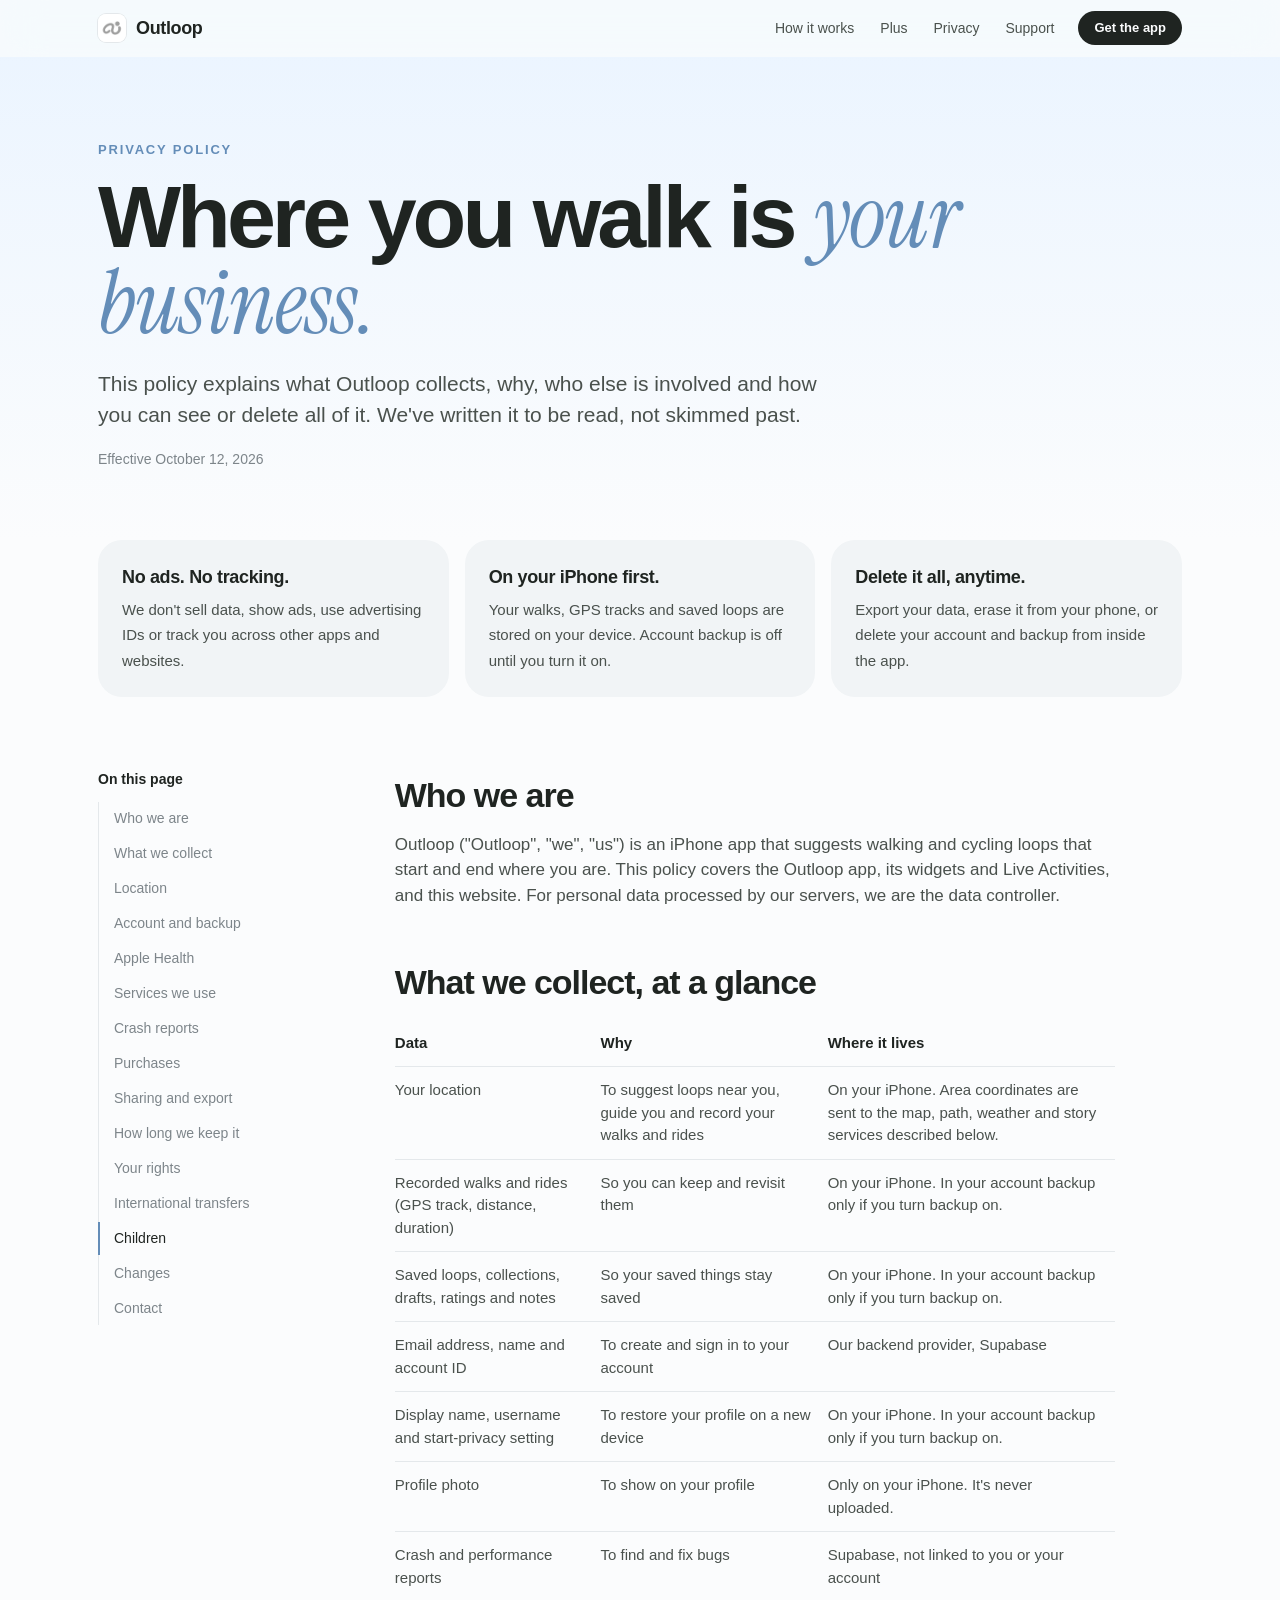
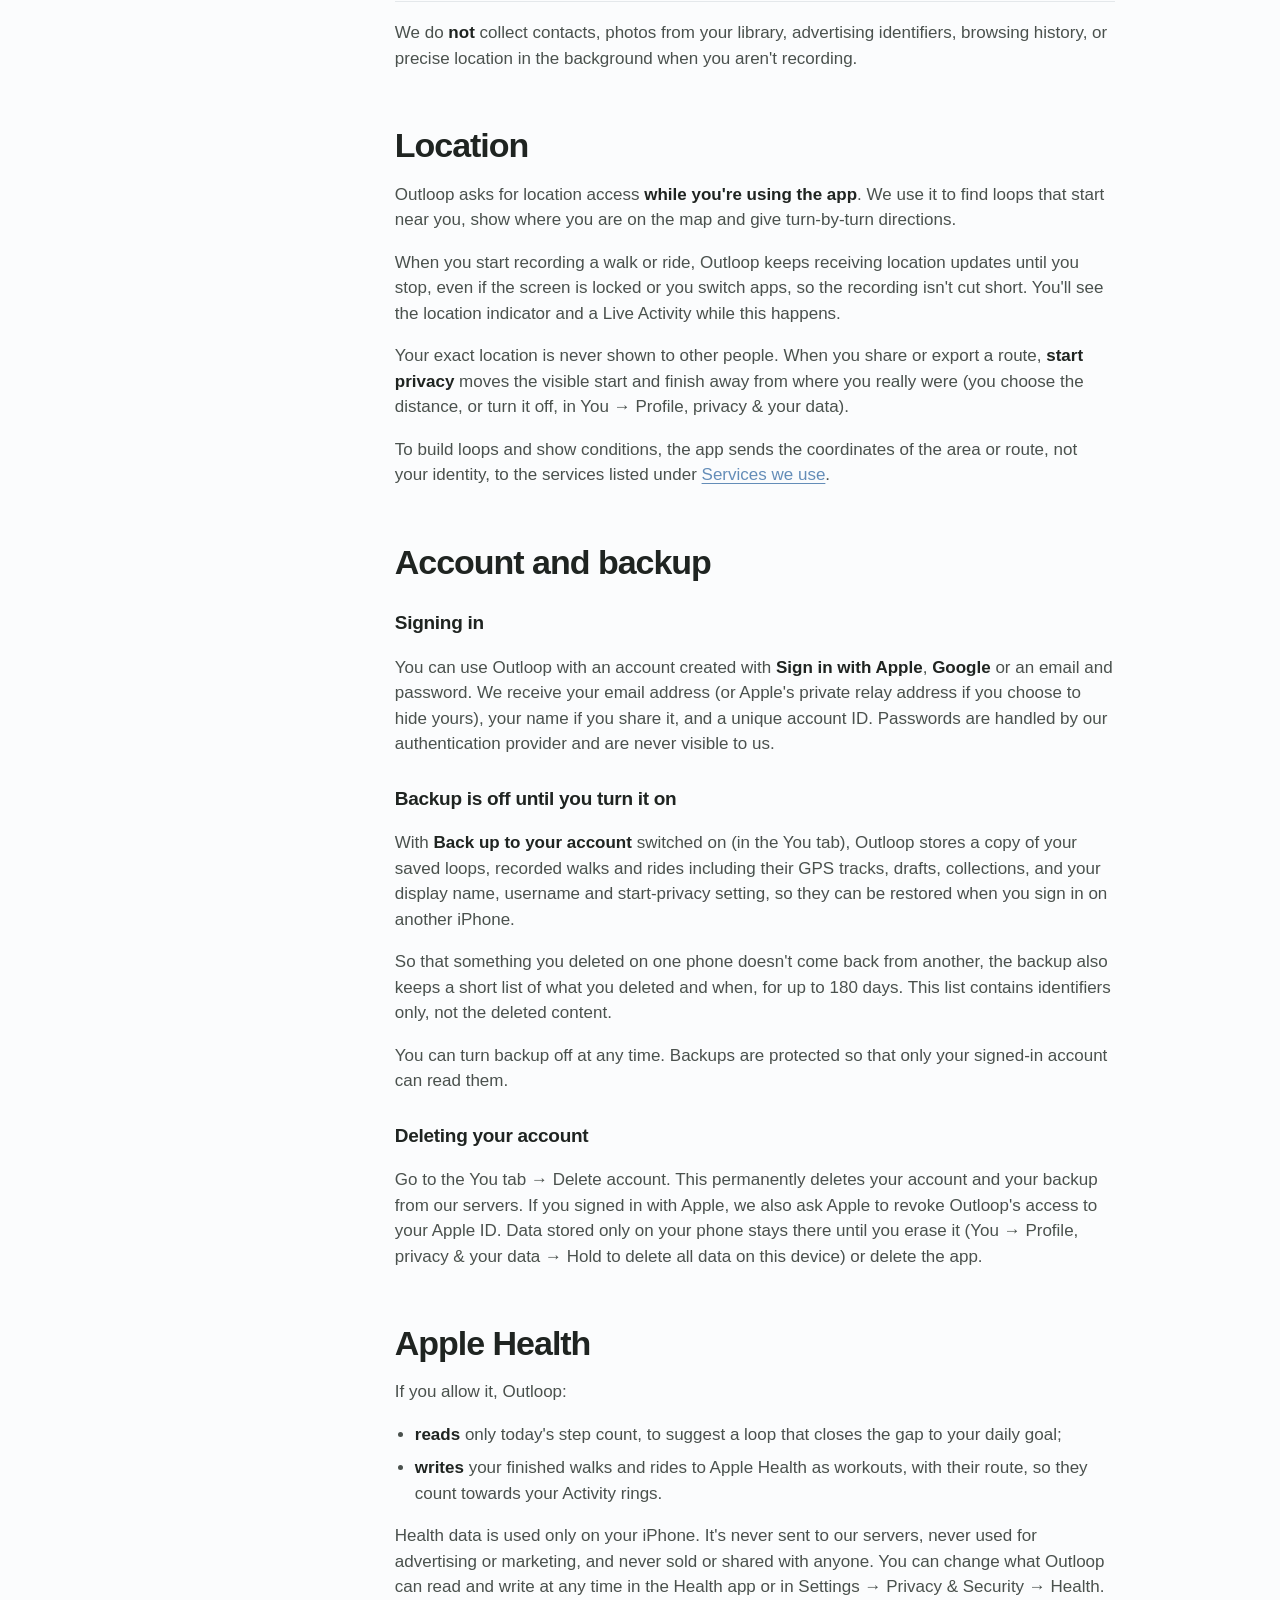
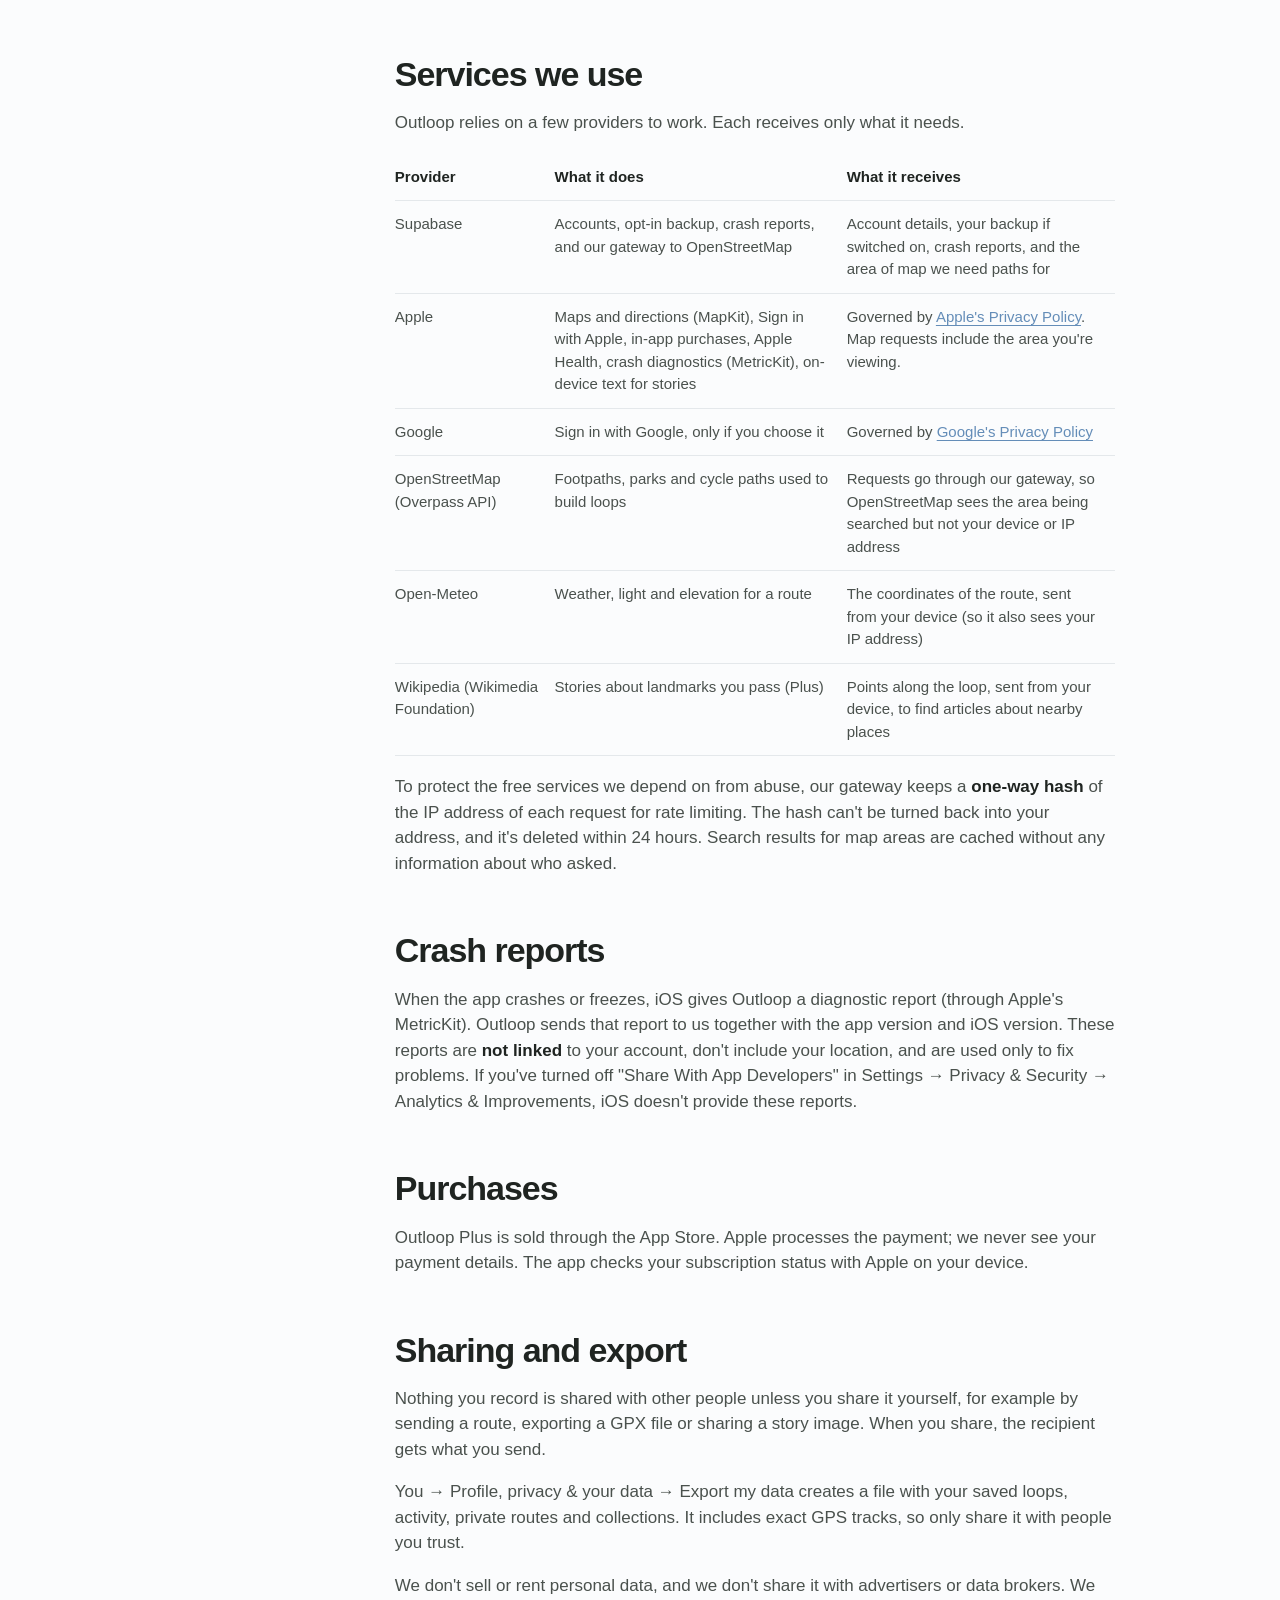
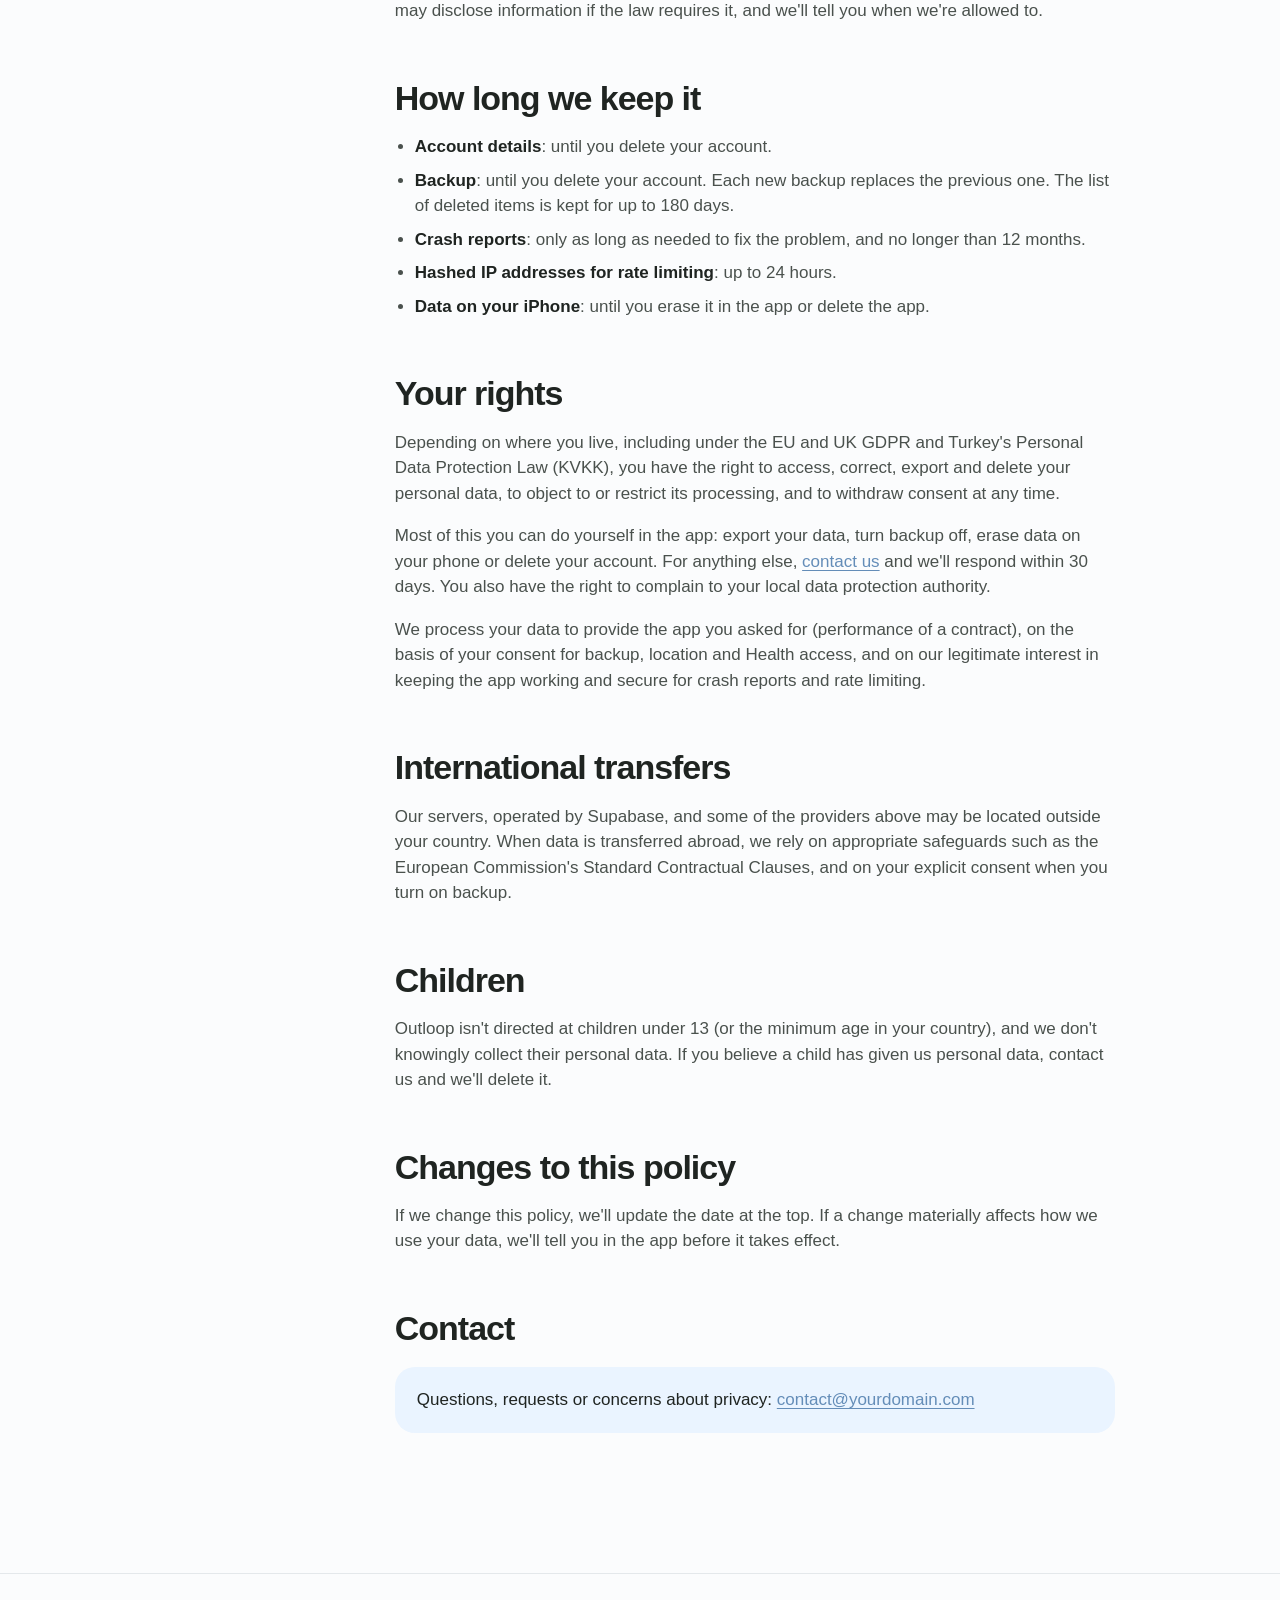
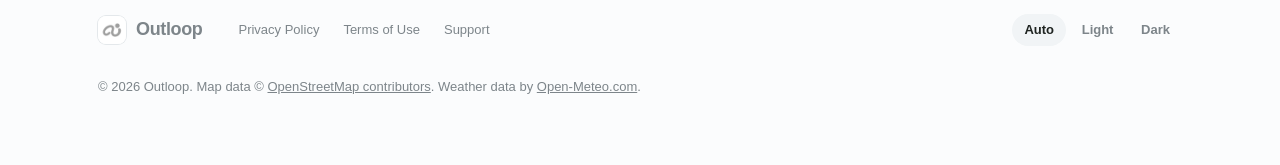
==== privacy.html @ 75bfd93a "Outloop website: landing page, privacy policy, terms and support Co-Authored-By: Claude Opus 5.5 <no" ====
<!doctype html>
<html lang="en">
<head>
  <meta charset="utf-8">
  <meta name="viewport" content="width=device-width, initial-scale=1, viewport-fit=cover">
  <title>Outloop Privacy Policy</title>
  <meta name="description" content="What Outloop collects, why, where it goes and how to delete it.">
  <meta name="theme-color" content="#fbfcfd" media="(prefers-color-scheme: light)">
  <meta name="theme-color" content="#0d1013" media="(prefers-color-scheme: dark)">
  <link rel="icon" href="assets/favicon.png">
  <link rel="apple-touch-icon" href="assets/apple-touch-icon.png">
  <link rel="preconnect" href="https://fonts.googleapis.com">
  <link rel="preconnect" href="https://fonts.gstatic.com" crossorigin>
  <link href="https://fonts.googleapis.com/css2?family=Instrument+Serif:ital@0;1&display=swap" rel="stylesheet">
  <link rel="stylesheet" href="css/site.css">
  <link rel="stylesheet" href="css/legal.css">
  <script src="js/theme.js"></script>
</head>
<body>
  <a class="skip" href="#main">Skip to content</a>
  <header class="nav">
    <div class="wrap">
      <a class="brand" href="index.html"><img src="assets/app-icon.png" alt="" width="28" height="28">Outloop</a>
      <ul class="nav-links">
        <li><a href="index.html#how">How it works</a></li>
        <li><a href="index.html#plus">Plus</a></li>
        <li><a href="privacy.html" aria-current="page">Privacy</a></li>
        <li><a href="support.html">Support</a></li>
      </ul>
      <a class="pill small" href="index.html#get">Get the app</a>
    </div>
  </header>

  <main id="main">
    <div class="doc-hero">
      <div class="wrap">
        <div class="eyebrow">Privacy Policy</div>
        <h1>Where you walk is <span class="serif">your business.</span></h1>
        <p class="lede">This policy explains what Outloop collects, why, who else is involved and how you can see or delete all of it. We've written it to be read, not skimmed past.</p>
        <p class="meta">Effective October 12, 2026</p>
      </div>
    </div>

    <div class="wrap">
      <div class="summary">
        <div><strong>No ads. No tracking.</strong><span>We don't sell data, show ads, use advertising IDs or track you across other apps and websites.</span></div>
        <div><strong>On your iPhone first.</strong><span>Your walks, GPS tracks and saved loops are stored on your device. Account backup is off until you turn it on.</span></div>
        <div><strong>Delete it all, anytime.</strong><span>Export your data, erase it from your phone, or delete your account and backup from inside the app.</span></div>
      </div>

      <div class="doc">
        <nav class="toc" aria-label="On this page">
          <p>On this page</p>
          <ol>
            <li><a href="#who">Who we are</a></li>
            <li><a href="#collect">What we collect</a></li>
            <li><a href="#location">Location</a></li>
            <li><a href="#account">Account and backup</a></li>
            <li><a href="#health">Apple Health</a></li>
            <li><a href="#services">Services we use</a></li>
            <li><a href="#diagnostics">Crash reports</a></li>
            <li><a href="#purchases">Purchases</a></li>
            <li><a href="#sharing">Sharing and export</a></li>
            <li><a href="#retention">How long we keep it</a></li>
            <li><a href="#rights">Your rights</a></li>
            <li><a href="#transfers">International transfers</a></li>
            <li><a href="#children">Children</a></li>
            <li><a href="#changes">Changes</a></li>
            <li><a href="#contact">Contact</a></li>
          </ol>
        </nav>

        <article class="prose">
          <section id="who">
            <h2>Who we are</h2>
            <p>Outloop ("Outloop", "we", "us") is an iPhone app that suggests walking and cycling loops that start and end where you are. This policy covers the Outloop app, its widgets and Live Activities, and this website. For personal data processed by our servers, we are the data controller.</p>
          </section>

          <section id="collect">
            <h2>What we collect, at a glance</h2>
            <table>
              <thead><tr><th>Data</th><th>Why</th><th>Where it lives</th></tr></thead>
              <tbody>
                <tr><td>Your location</td><td>To suggest loops near you, guide you and record your walks and rides</td><td>On your iPhone. Area coordinates are sent to the map, path, weather and story services described below.</td></tr>
                <tr><td>Recorded walks and rides (GPS track, distance, duration)</td><td>So you can keep and revisit them</td><td>On your iPhone. In your account backup only if you turn backup on.</td></tr>
                <tr><td>Saved loops, collections, drafts, ratings and notes</td><td>So your saved things stay saved</td><td>On your iPhone. In your account backup only if you turn backup on.</td></tr>
                <tr><td>Email address, name and account ID</td><td>To create and sign in to your account</td><td>Our backend provider, Supabase</td></tr>
                <tr><td>Display name, username and start-privacy setting</td><td>To restore your profile on a new device</td><td>On your iPhone. In your account backup only if you turn backup on.</td></tr>
                <tr><td>Profile photo</td><td>To show on your profile</td><td>Only on your iPhone. It's never uploaded.</td></tr>
                <tr><td>Crash and performance reports</td><td>To find and fix bugs</td><td>Supabase, not linked to you or your account</td></tr>
              </tbody>
            </table>
            <p>We do <strong>not</strong> collect contacts, photos from your library, advertising identifiers, browsing history, or precise location in the background when you aren't recording.</p>
          </section>

          <section id="location">
            <h2>Location</h2>
            <p>Outloop asks for location access <strong>while you're using the app</strong>. We use it to find loops that start near you, show where you are on the map and give turn-by-turn directions.</p>
            <p>When you start recording a walk or ride, Outloop keeps receiving location updates until you stop, even if the screen is locked or you switch apps, so the recording isn't cut short. You'll see the location indicator and a Live Activity while this happens.</p>
            <p>Your exact location is never shown to other people. When you share or export a route, <strong>start privacy</strong> moves the visible start and finish away from where you really were (you choose the distance, or turn it off, in You → Profile, privacy &amp; your data).</p>
            <p>To build loops and show conditions, the app sends the coordinates of the area or route, not your identity, to the services listed under <a href="#services">Services we use</a>.</p>
          </section>

          <section id="account">
            <h2>Account and backup</h2>
            <h3>Signing in</h3>
            <p>You can use Outloop with an account created with <strong>Sign in with Apple</strong>, <strong>Google</strong> or an email and password. We receive your email address (or Apple's private relay address if you choose to hide yours), your name if you share it, and a unique account ID. Passwords are handled by our authentication provider and are never visible to us.</p>
            <h3>Backup is off until you turn it on</h3>
            <p>With <strong>Back up to your account</strong> switched on (in the You tab), Outloop stores a copy of your saved loops, recorded walks and rides including their GPS tracks, drafts, collections, and your display name, username and start-privacy setting, so they can be restored when you sign in on another iPhone.</p>
            <p>So that something you deleted on one phone doesn't come back from another, the backup also keeps a short list of what you deleted and when, for up to 180 days. This list contains identifiers only, not the deleted content.</p>
            <p>You can turn backup off at any time. Backups are protected so that only your signed-in account can read them.</p>
            <h3>Deleting your account</h3>
            <p>Go to the You tab → Delete account. This permanently deletes your account and your backup from our servers. If you signed in with Apple, we also ask Apple to revoke Outloop's access to your Apple ID. Data stored only on your phone stays there until you erase it (You → Profile, privacy &amp; your data → Hold to delete all data on this device) or delete the app.</p>
          </section>

          <section id="health">
            <h2>Apple Health</h2>
            <p>If you allow it, Outloop:</p>
            <ul>
              <li><strong>reads</strong> only today's step count, to suggest a loop that closes the gap to your daily goal;</li>
              <li><strong>writes</strong> your finished walks and rides to Apple Health as workouts, with their route, so they count towards your Activity rings.</li>
            </ul>
            <p>Health data is used only on your iPhone. It's never sent to our servers, never used for advertising or marketing, and never sold or shared with anyone. You can change what Outloop can read and write at any time in the Health app or in Settings → Privacy &amp; Security → Health.</p>
          </section>

          <section id="services">
            <h2>Services we use</h2>
            <p>Outloop relies on a few providers to work. Each receives only what it needs.</p>
            <table>
              <thead><tr><th>Provider</th><th>What it does</th><th>What it receives</th></tr></thead>
              <tbody>
                <tr><td>Supabase</td><td>Accounts, opt-in backup, crash reports, and our gateway to OpenStreetMap</td><td>Account details, your backup if switched on, crash reports, and the area of map we need paths for</td></tr>
                <tr><td>Apple</td><td>Maps and directions (MapKit), Sign in with Apple, in-app purchases, Apple Health, crash diagnostics (MetricKit), on-device text for stories</td><td>Governed by <a href="https://www.apple.com/legal/privacy/">Apple's Privacy Policy</a>. Map requests include the area you're viewing.</td></tr>
                <tr><td>Google</td><td>Sign in with Google, only if you choose it</td><td>Governed by <a href="https://policies.google.com/privacy">Google's Privacy Policy</a></td></tr>
                <tr><td>OpenStreetMap (Overpass API)</td><td>Footpaths, parks and cycle paths used to build loops</td><td>Requests go through our gateway, so OpenStreetMap sees the area being searched but not your device or IP address</td></tr>
                <tr><td>Open-Meteo</td><td>Weather, light and elevation for a route</td><td>The coordinates of the route, sent from your device (so it also sees your IP address)</td></tr>
                <tr><td>Wikipedia (Wikimedia Foundation)</td><td>Stories about landmarks you pass (Plus)</td><td>Points along the loop, sent from your device, to find articles about nearby places</td></tr>
              </tbody>
            </table>
            <p>To protect the free services we depend on from abuse, our gateway keeps a <strong>one-way hash</strong> of the IP address of each request for rate limiting. The hash can't be turned back into your address, and it's deleted within 24 hours. Search results for map areas are cached without any information about who asked.</p>
          </section>

          <section id="diagnostics">
            <h2>Crash reports</h2>
            <p>When the app crashes or freezes, iOS gives Outloop a diagnostic report (through Apple's MetricKit). Outloop sends that report to us together with the app version and iOS version. These reports are <strong>not linked</strong> to your account, don't include your location, and are used only to fix problems. If you've turned off "Share With App Developers" in Settings → Privacy &amp; Security → Analytics &amp; Improvements, iOS doesn't provide these reports.</p>
          </section>

          <section id="purchases">
            <h2>Purchases</h2>
            <p>Outloop Plus is sold through the App Store. Apple processes the payment; we never see your payment details. The app checks your subscription status with Apple on your device.</p>
          </section>

          <section id="sharing">
            <h2>Sharing and export</h2>
            <p>Nothing you record is shared with other people unless you share it yourself, for example by sending a route, exporting a GPX file or sharing a story image. When you share, the recipient gets what you send.</p>
            <p>You → Profile, privacy &amp; your data → Export my data creates a file with your saved loops, activity, private routes and collections. It includes exact GPS tracks, so only share it with people you trust.</p>
            <p>We don't sell or rent personal data, and we don't share it with advertisers or data brokers. We may disclose information if the law requires it, and we'll tell you when we're allowed to.</p>
          </section>

          <section id="retention">
            <h2>How long we keep it</h2>
            <ul>
              <li><strong>Account details</strong>: until you delete your account.</li>
              <li><strong>Backup</strong>: until you delete your account. Each new backup replaces the previous one. The list of deleted items is kept for up to 180 days.</li>
              <li><strong>Crash reports</strong>: only as long as needed to fix the problem, and no longer than 12 months.</li>
              <li><strong>Hashed IP addresses for rate limiting</strong>: up to 24 hours.</li>
              <li><strong>Data on your iPhone</strong>: until you erase it in the app or delete the app.</li>
            </ul>
          </section>

          <section id="rights">
            <h2>Your rights</h2>
            <p>Depending on where you live, including under the EU and UK GDPR and Turkey's Personal Data Protection Law (KVKK), you have the right to access, correct, export and delete your personal data, to object to or restrict its processing, and to withdraw consent at any time.</p>
            <p>Most of this you can do yourself in the app: export your data, turn backup off, erase data on your phone or delete your account. For anything else, <a href="#contact">contact us</a> and we'll respond within 30 days. You also have the right to complain to your local data protection authority.</p>
            <p>We process your data to provide the app you asked for (performance of a contract), on the basis of your consent for backup, location and Health access, and on our legitimate interest in keeping the app working and secure for crash reports and rate limiting.</p>
          </section>

          <section id="transfers">
            <h2>International transfers</h2>
            <p>Our servers, operated by Supabase, and some of the providers above may be located outside your country. When data is transferred abroad, we rely on appropriate safeguards such as the European Commission's Standard Contractual Clauses, and on your explicit consent when you turn on backup.</p>
          </section>

          <section id="children">
            <h2>Children</h2>
            <p>Outloop isn't directed at children under 13 (or the minimum age in your country), and we don't knowingly collect their personal data. If you believe a child has given us personal data, contact us and we'll delete it.</p>
          </section>

          <section id="changes">
            <h2>Changes to this policy</h2>
            <p>If we change this policy, we'll update the date at the top. If a change materially affects how we use your data, we'll tell you in the app before it takes effect.</p>
          </section>

          <section id="contact">
            <h2>Contact</h2>
            <div class="callout"><p>Questions, requests or concerns about privacy: <a href="mailto:contact@yourdomain.com">contact@yourdomain.com</a></p></div>
          </section>
        </article>
      </div>
    </div>
  </main>

  <footer class="foot">
    <div class="wrap">
      <a class="brand" href="index.html"><img src="assets/app-icon.png" alt="" width="28" height="28">Outloop</a>
      <nav aria-label="Footer">
        <a href="privacy.html" aria-current="page">Privacy Policy</a>
        <a href="terms.html">Terms of Use</a>
        <a href="support.html">Support</a>
      </nav>
      <div class="theme" role="group" aria-label="Appearance">
        <button type="button" data-theme-choice="auto">Auto</button>
        <button type="button" data-theme-choice="light">Light</button>
        <button type="button" data-theme-choice="dark">Dark</button>
      </div>
      <p class="credit">© 2026 Outloop. Map data © <a href="https://www.openstreetmap.org/copyright">OpenStreetMap contributors</a>. Weather data by <a href="https://open-meteo.com/">Open-Meteo.com</a>.</p>
    </div>
  </footer>
  <script src="js/legal.js"></script>
</body>
</html>
---- css/site.css ----
/* Outloop — shared tokens, nav, footer and the landing page. Legal pages add legal.css. */

:root {
  --ink: #1f2421;
  --ink-soft: #4a514d;
  --muted: #7d858a;
  --paper: #fbfcfd;
  --surface: #f1f4f6;
  --sky: #eaf4ff;
  --water: #bfd9f1;
  --accent: #648db8;
  --accent-bright: #7fadde;
  --line: #e4e8eb;
  --night: #0d1013;
  --night-soft: #171b1f;
  --night-line: #262c31;
  --on-night: #f3f5f7;
  --on-night-muted: #9aa3aa;
  --nav-bg: rgba(251, 252, 253, 0.72);
  --card: #ffffff;
  --shadow: 0 30px 80px -30px rgba(31, 36, 33, 0.35);

  --sans: -apple-system, BlinkMacSystemFont, "SF Pro Display", "SF Pro Text", "Inter", "Helvetica Neue", Arial, sans-serif;
  --serif: "Instrument Serif", "New York", Georgia, serif;
  --gutter: clamp(16px, 4vw, 48px);
  --max: 1180px;
  color-scheme: light;
}

@media (prefers-color-scheme: dark) {
  :root:not([data-theme="light"]) {
    --ink: #f3f5f7;
    --ink-soft: #c3cacf;
    --muted: #8d969c;
    --paper: #0d1013;
    --surface: #171b1f;
    --sky: #121a23;
    --water: #23384d;
    --accent: #8fb6e0;
    --accent-bright: #a9caee;
    --line: #262c31;
    --nav-bg: rgba(13, 16, 19, 0.72);
    --card: #171b1f;
    --shadow: 0 30px 80px -30px rgba(0, 0, 0, 0.8);
    color-scheme: dark;
  }
}
:root[data-theme="dark"] {
  --ink: #f3f5f7;
  --ink-soft: #c3cacf;
  --muted: #8d969c;
  --paper: #0d1013;
  --surface: #171b1f;
  --sky: #121a23;
  --water: #23384d;
  --accent: #8fb6e0;
  --accent-bright: #a9caee;
  --line: #262c31;
  --nav-bg: rgba(13, 16, 19, 0.72);
  --card: #171b1f;
  --shadow: 0 30px 80px -30px rgba(0, 0, 0, 0.8);
  color-scheme: dark;
}

*, *::before, *::after { box-sizing: border-box; }
html { -webkit-text-size-adjust: 100%; scroll-behavior: smooth; }
body {
  margin: 0;
  background: var(--paper);
  color: var(--ink);
  font-family: var(--sans);
  font-size: 17px;
  line-height: 1.5;
  -webkit-font-smoothing: antialiased;
  overflow-x: hidden;
}
img { display: block; max-width: 100%; }
a { color: inherit; }
.serif { font-family: var(--serif); font-style: italic; font-weight: 400; letter-spacing: -0.01em; }
.wrap { width: 100%; max-width: var(--max); margin: 0 auto; padding: 0 var(--gutter); }
.eyebrow {
  font-size: 13px; font-weight: 600; letter-spacing: 0.14em; text-transform: uppercase; color: var(--accent);
}
.skip { position: absolute; left: -999px; top: 8px; z-index: 100; background: var(--ink); color: var(--paper); padding: 8px 14px; border-radius: 8px; }
.skip:focus { left: 8px; }
:focus-visible { outline: 2px solid var(--accent); outline-offset: 3px; border-radius: 6px; }

/* ---------- Nav ---------- */
.nav {
  position: fixed; inset: 0 0 auto 0; z-index: 50;
  background: var(--nav-bg);
  backdrop-filter: saturate(180%) blur(20px);
  -webkit-backdrop-filter: saturate(180%) blur(20px);
  border-bottom: 1px solid transparent;
  transition: border-color 0.3s;
}
.nav.scrolled { border-bottom-color: var(--line); }
.nav .wrap { display: flex; align-items: center; gap: 24px; height: 56px; }
.brand { display: flex; align-items: center; gap: 10px; text-decoration: none; font-weight: 650; font-size: 18px; letter-spacing: -0.02em; }
.brand img { width: 28px; height: 28px; border-radius: 8px; }
.nav-links { display: flex; gap: 26px; margin-left: auto; list-style: none; padding: 0; margin-top: 0; margin-bottom: 0; }
.nav-links a { text-decoration: none; font-size: 14px; color: var(--ink-soft); transition: color 0.2s; }
.nav-links a:hover { color: var(--ink); }
.pill {
  display: inline-flex; align-items: center; justify-content: center; gap: 8px;
  min-height: 44px; padding: 0 22px; border-radius: 999px;
  background: var(--ink); color: var(--paper);
  font-weight: 600; font-size: 15px; text-decoration: none; border: 0; cursor: pointer;
  transition: transform 0.25s cubic-bezier(.2,.8,.2,1), background 0.2s;
}
.pill:hover { transform: translateY(-1px) scale(1.02); }
.pill.small { min-height: 34px; padding: 0 16px; font-size: 13px; }
.pill.ghost { background: transparent; color: var(--ink); box-shadow: inset 0 0 0 1px var(--line); }
.pill svg { width: 18px; height: 18px; }
@media (max-width: 760px) { .nav-links { display: none; } .nav .pill { margin-left: auto; } }

/* ---------- Hero ---------- */
.hero { position: relative; padding-top: 128px; text-align: center; background: linear-gradient(180deg, var(--sky) 0%, var(--paper) 62%); }
.hero h1 {
  margin: 18px auto 0; max-width: 14ch;
  font-size: clamp(48px, 9vw, 120px); line-height: 0.95; letter-spacing: -0.045em; font-weight: 700;
}
.hero h1 .serif { font-weight: 400; color: var(--accent); }
.hero .lede { margin: 28px auto 0; max-width: 34em; font-size: clamp(18px, 2vw, 22px); color: var(--ink-soft); }
.hero .ctas { margin-top: 34px; display: flex; gap: 12px; justify-content: center; flex-wrap: wrap; }
.word { display: inline-block; overflow: hidden; vertical-align: top; padding-bottom: 0.08em; margin-bottom: -0.08em; }
.word > span { display: inline-block; will-change: transform; }

.hero-stage { position: relative; margin: 72px auto 0; height: 160vh; }
.hero-frame {
  position: sticky; top: 72px;
  width: min(1100px, calc(100% - 2 * var(--gutter))); margin: 0 auto;
  aspect-ratio: 3 / 2; max-height: calc(100vh - 100px);
  border-radius: 36px; overflow: hidden; background: #e9eef2;
  box-shadow: var(--shadow);
  will-change: transform;
}
.hero-frame img { width: 100%; height: 100%; object-fit: cover; }
.tag {
  position: absolute; display: flex; align-items: center; gap: 8px;
  padding: 9px 14px 9px 10px; border-radius: 999px;
  background: rgba(255, 255, 255, 0.86); color: #1f2421;
  backdrop-filter: blur(12px); -webkit-backdrop-filter: blur(12px);
  font-size: clamp(11px, 1.3vw, 14px); font-weight: 600; white-space: nowrap;
  box-shadow: 0 10px 30px -12px rgba(31, 36, 33, 0.45);
}
.tag i { width: 22px; height: 22px; border-radius: 50%; background: #648db8; display: grid; place-items: center; font-style: normal; color: #fff; font-size: 11px; }
.tag small { color: #7d858a; font-weight: 500; }
.tag.t1 { left: 34%; top: 9%; }
.tag.t2 { right: 4%; top: 25%; }
.tag.t3 { left: 3%; top: 54%; }
.tag.t4 { left: 50%; bottom: 13%; transform: translateX(-50%); }
@media (max-width: 640px) {
  .hero-frame { border-radius: 22px; aspect-ratio: 4 / 5; }
  .hero-frame img { object-position: 45% 50%; }
  .tag.t1 { left: 8%; top: 8%; } .tag.t2 { right: 4%; top: 30%; } .tag.t3 { left: 4%; top: 62%; }
}

/* ---------- Statement (words fill as you scroll) ---------- */
.statement { padding: clamp(120px, 18vw, 220px) 0; }
.statement p {
  margin: 0; max-width: 20ch;
  font-size: clamp(36px, 6.2vw, 84px); line-height: 1.04; letter-spacing: -0.035em; font-weight: 700;
}
.js .statement .fill-word { opacity: 0.16; }

/* ---------- Moods (pinned) ---------- */
.moods { position: relative; background: var(--night); color: var(--on-night); }
.moods-pin { height: 100vh; display: grid; grid-template-columns: 1fr 1fr; align-items: center; gap: var(--gutter); max-width: var(--max); margin: 0 auto; padding: 0 var(--gutter); }
.moods h2 { margin: 14px 0 0; font-size: clamp(40px, 6vw, 80px); line-height: 1; letter-spacing: -0.04em; font-weight: 700; }
.mood-word { display: block; position: relative; height: 1.15em; overflow: hidden; color: var(--accent-bright); }
.mood-word span { position: absolute; left: 0; top: 0; white-space: nowrap; line-height: 1.15; }
.js .mood-word span + span { opacity: 0; }
.moods .copy p { color: var(--on-night-muted); max-width: 28em; font-size: 19px; margin-top: 26px; }
.mood-stack { position: relative; aspect-ratio: 4 / 5; max-height: 76vh; justify-self: center; width: 100%; max-width: 520px; border-radius: 32px; overflow: hidden; background: var(--night-soft); }
.mood-stack img { position: absolute; inset: 0; width: 100%; height: 100%; object-fit: cover; }
.mood-meta {
  position: absolute; left: 18px; right: 18px; bottom: 18px; display: flex; justify-content: space-between; align-items: center;
  padding: 14px 18px; border-radius: 20px; background: rgba(13, 16, 19, 0.55); backdrop-filter: blur(14px); -webkit-backdrop-filter: blur(14px);
  font-size: 14px; font-weight: 600;
}
.mood-meta .dots { display: flex; gap: 6px; }
.mood-meta .dots b { width: 6px; height: 6px; border-radius: 50%; background: rgba(255,255,255,.35); transition: background .3s, width .3s; }
.mood-meta .dots b.on { background: #fff; width: 18px; border-radius: 3px; }
@media (max-width: 860px) {
  .moods-pin { grid-template-columns: 1fr; align-content: center; gap: 28px; text-align: left; }
  .moods .copy p { display: none; }
  .mood-stack { max-height: 54vh; aspect-ratio: 4 / 4.4; }
}
.no-pin .moods-pin { height: auto; padding-top: 100px; padding-bottom: 100px; }

/* ---------- Phone tour (pinned) ---------- */
.tour { position: relative; }
.tour-pin { height: 100vh; display: grid; grid-template-columns: 1fr auto 1fr; align-items: center; gap: clamp(24px, 5vw, 80px); max-width: var(--max); margin: 0 auto; padding: 0 var(--gutter); }
.tour-steps { position: relative; height: 260px; }
.tour-step { position: absolute; inset: 0; display: flex; flex-direction: column; justify-content: center; }
.js .tour-step + .tour-step { opacity: 0; }
.tour-step .num { font-family: var(--serif); font-style: italic; font-size: 26px; color: var(--accent); }
.tour-step h3 { margin: 6px 0 12px; font-size: clamp(30px, 3.4vw, 46px); line-height: 1.02; letter-spacing: -0.035em; }
.tour-step p { margin: 0; color: var(--ink-soft); max-width: 22em; }
.phone {
  position: relative; width: min(330px, 72vw); aspect-ratio: 700 / 1518;
  border-radius: 54px; padding: 11px; background: #111;
  box-shadow: 0 0 0 2px #2b2f33, 0 50px 100px -30px rgba(31, 36, 33, 0.55);
}
.phone .screen { position: relative; width: 100%; height: 100%; border-radius: 44px; overflow: hidden; background: #fff; }
.phone .screen img { position: absolute; inset: 0; width: 100%; height: 100%; object-fit: cover; }
.js .phone .screen img + img { opacity: 0; }
.tour-progress { display: flex; flex-direction: column; gap: 14px; justify-self: end; }
.tour-progress button {
  all: unset; cursor: pointer; display: flex; align-items: center; gap: 12px; min-height: 44px;
  font-size: 15px; font-weight: 600; color: var(--muted); transition: color .3s;
}
.tour-progress button::before { content: ""; width: 28px; height: 2px; background: currentColor; border-radius: 2px; transition: width .3s; }
.tour-progress button.on { color: var(--ink); }
.tour-progress button.on::before { width: 48px; background: var(--accent); }
@media (max-width: 960px) {
  .tour-pin { grid-template-columns: 1fr; justify-items: center; align-content: center; gap: 24px; text-align: center; }
  .tour-progress { display: none; }
  .tour-steps { order: 2; height: 150px; width: 100%; }
  .tour-step { align-items: center; }
  .tour-step h3 { font-size: 28px; margin-bottom: 6px; } .tour-step p { font-size: 15px; }
  .phone { width: min(250px, 58vw); border-radius: 42px; padding: 8px; }
  .phone .screen { border-radius: 35px; }
}
@media (max-width: 960px) and (max-height: 700px) { .phone { width: min(200px, 50vw); } }
.no-pin .tour-pin { height: auto; padding-top: 100px; padding-bottom: 100px; }

/* ---------- Plus features (horizontal) ---------- */
.plus { position: relative; background: var(--surface); overflow: hidden; }
.plus-head { padding-top: clamp(100px, 12vw, 160px); }
.plus-head h2 { margin: 14px 0 0; font-size: clamp(40px, 6vw, 80px); line-height: 1; letter-spacing: -0.04em; max-width: 13ch; }
.plus-head p { color: var(--ink-soft); max-width: 32em; font-size: 19px; }
.rail-pin { height: 100vh; display: flex; align-items: center; }
.rail { display: flex; gap: 20px; padding: 0 var(--gutter); padding-left: max(var(--gutter), calc((100vw - var(--max)) / 2 + var(--gutter))); will-change: transform; }
.card {
  position: relative; flex: 0 0 auto; width: clamp(270px, 30vw, 380px); height: min(560px, 70vh);
  border-radius: 30px; background: var(--card); overflow: hidden;
  display: flex; flex-direction: column; justify-content: flex-end; padding: 28px;
  box-shadow: 0 1px 0 var(--line);
  contain: paint; isolation: isolate;
}
.card h3 { margin: 0 0 8px; font-size: 26px; line-height: 1.08; letter-spacing: -0.03em; }
.card p { margin: 0; color: var(--ink-soft); font-size: 16px; }
.card .glyph { position: absolute; top: 28px; left: 28px; width: 52px; height: 52px; border-radius: 16px; background: var(--sky); color: var(--accent); display: grid; place-items: center; }
.card .glyph svg { width: 26px; height: 26px; }
.card.photo { color: #fff; }
.card.photo img { position: absolute; inset: 0; width: 100%; height: 100%; object-fit: cover; }
.card.photo::after { content: ""; position: absolute; inset: 0; background: linear-gradient(180deg, rgba(0,0,0,0) 38%, rgba(0,0,0,.72) 100%); }
.card.photo h3, .card.photo p { position: relative; z-index: 1; }
.card.photo p { color: rgba(255,255,255,.82); }
.card .art { position: absolute; top: 96px; left: 28px; right: 28px; height: 46%; }
.card .art svg { width: 100%; height: 100%; overflow: visible; }
.no-pin .rail-pin { height: auto; padding: 60px 0 100px; }
.no-pin .rail { overflow-x: auto; scroll-snap-type: x mandatory; padding-bottom: 12px; }
.no-pin .card { scroll-snap-align: start; }

/* ---------- Free vs Plus ---------- */
.compare { padding: clamp(100px, 12vw, 160px) 0; }
.compare h2 { margin: 14px 0 48px; font-size: clamp(36px, 5vw, 64px); letter-spacing: -0.04em; line-height: 1.02; }
.plans { display: grid; grid-template-columns: 1fr 1fr; gap: 20px; }
.plan { border-radius: 30px; padding: 34px; background: var(--surface); }
.plan.plus-plan { background: var(--ink); color: var(--paper); position: relative; overflow: hidden; }
.plan.plus-plan::before { content: ""; position: absolute; width: 380px; height: 380px; right: -140px; top: -160px; border-radius: 50%; border: 22px solid var(--accent); opacity: .5; }
.plan h3 { margin: 0; font-size: 30px; letter-spacing: -0.03em; }
.plan .price { margin: 6px 0 24px; color: var(--muted); font-size: 15px; }
.plan.plus-plan .price { color: color-mix(in srgb, var(--paper) 60%, transparent); }
.plan ul { list-style: none; padding: 0; margin: 0; display: grid; gap: 14px; position: relative; }
.plan li { display: flex; gap: 12px; align-items: flex-start; }
.plan li svg { flex: 0 0 20px; width: 20px; height: 20px; margin-top: 2px; color: var(--accent); }
.plan.plus-plan li svg { color: var(--accent-bright); }
.fine { margin-top: 20px; color: var(--muted); font-size: 13px; }
@media (max-width: 760px) { .plans { grid-template-columns: 1fr; } }

/* ---------- Privacy ---------- */
.privacy { background: var(--night); color: var(--on-night); padding: clamp(100px, 13vw, 180px) 0; overflow: hidden; }
.privacy-head { display: grid; grid-template-columns: 1.1fr 1fr; gap: var(--gutter); align-items: end; }
.privacy h2 { margin: 14px 0 0; font-size: clamp(44px, 7vw, 96px); line-height: 0.96; letter-spacing: -0.045em; }
.privacy h2 .serif { color: var(--accent-bright); }
.privacy-head p { color: var(--on-night-muted); font-size: 19px; margin: 0; }
.vault { margin: 64px 0 0; display: grid; grid-template-columns: repeat(4, 1fr); gap: 16px; }
.vault div { border-radius: 26px; padding: 26px; background: var(--night-soft); border: 1px solid var(--night-line); }
.vault svg { width: 30px; height: 30px; color: var(--accent-bright); }
.vault h3 { margin: 18px 0 8px; font-size: 20px; letter-spacing: -0.02em; }
.vault p { margin: 0; color: var(--on-night-muted); font-size: 15px; }
.privacy .pill { background: var(--on-night); color: var(--night); margin-top: 40px; }
.privacy .pill.ghost { background: transparent; color: var(--on-night); box-shadow: inset 0 0 0 1px var(--night-line); }
.privacy .links { display: flex; gap: 12px; flex-wrap: wrap; }
.blur-pin { position: relative; height: 220px; margin-top: 64px; border-radius: 30px; overflow: hidden; border: 1px solid var(--night-line); }
.blur-pin img { width: 100%; height: 100%; object-fit: cover; filter: grayscale(.4) brightness(.6); }
.blur-pin .zone {
  position: absolute; left: 50%; top: 50%; width: 170px; height: 170px; margin: -85px 0 0 -85px; border-radius: 50%;
  backdrop-filter: blur(14px); -webkit-backdrop-filter: blur(14px); background: rgba(127, 173, 222, .18); border: 1.5px dashed rgba(169, 202, 238, .9);
  display: grid; place-items: center; font-size: 13px; font-weight: 600; text-align: center; color: #fff; padding: 20px;
}
@media (max-width: 960px) { .vault { grid-template-columns: 1fr 1fr; } .privacy-head { grid-template-columns: 1fr; } }
@media (max-width: 560px) { .vault { grid-template-columns: 1fr; } }

/* ---------- Closing loop ---------- */
.finale { position: relative; text-align: center; padding: clamp(110px, 14vw, 200px) 0 clamp(90px, 10vw, 140px); overflow: hidden; }
.finale-loop { width: min(760px, 100%); margin: 0 auto; display: block; overflow: visible; }
.finale-loop .track { fill: none; stroke: var(--line); stroke-width: 6; stroke-linecap: round; }
.finale-loop .draw { fill: none; stroke: var(--accent); stroke-width: 6; stroke-linecap: round; }
.finale-loop .stop { fill: var(--paper); stroke: var(--accent); stroke-width: 4; }
.finale-loop .home { fill: var(--ink); }
.finale-loop .walker { fill: var(--accent); }
.finale-loop text { fill: var(--muted); font: 600 15px var(--sans); }
.finale h2 { margin: 30px auto 0; font-size: clamp(44px, 7vw, 96px); line-height: .98; letter-spacing: -0.045em; max-width: 12ch; }
.finale p { color: var(--ink-soft); font-size: 19px; max-width: 30em; margin: 22px auto 0; }
.finale .ctas { margin-top: 34px; display: flex; gap: 12px; justify-content: center; flex-wrap: wrap; }

/* ---------- Footer ---------- */
.foot { border-top: 1px solid var(--line); padding: 40px 0 56px; font-size: 13px; color: var(--muted); }
.foot .wrap { display: flex; flex-wrap: wrap; gap: 18px 36px; align-items: center; }
.foot nav { display: flex; flex-wrap: wrap; gap: 6px 24px; }
.foot nav a { text-decoration: none; min-height: 32px; display: inline-flex; align-items: center; }
.foot nav a:hover { color: var(--ink); }
.foot .credit { width: 100%; }
.foot .theme { margin-left: auto; }
.theme button { all: unset; cursor: pointer; min-height: 32px; padding: 0 12px; border-radius: 999px; font-weight: 600; color: var(--muted); }
.theme button[aria-pressed="true"] { background: var(--surface); color: var(--ink); }

@media (prefers-reduced-motion: reduce) {
  html { scroll-behavior: auto; }
  .hero-stage { height: auto; }
  .hero-frame { position: relative; top: 0; }
}
.sr-only { position: absolute; width: 1px; height: 1px; padding: 0; margin: -1px; overflow: hidden; clip: rect(0 0 0 0); white-space: nowrap; border: 0; }

/* Reduced motion or no GSAP: every step is shown, stacked. */
.no-pin .tour-steps { height: auto; display: grid; gap: 28px; }
.no-pin .tour-step { position: relative; opacity: 1 !important; transform: none !important; }
.no-pin .fill-word { opacity: 1 !important; }
/* Without motion the art shows its finished state; a partly filled ring reads as progress. */
.art-ring { stroke-dasharray: 362 440; }
.brand img { box-shadow: 0 0 0 1px var(--line); }
---- css/legal.css ----
/* Privacy, terms and support pages. */

.doc-hero { padding: 140px 0 56px; background: linear-gradient(180deg, var(--sky) 0%, var(--paper) 100%); }
.doc-hero h1 { margin: 14px 0 0; font-size: clamp(44px, 7vw, 88px); line-height: 0.98; letter-spacing: -0.045em; }
.doc-hero h1 .serif { color: var(--accent); }
.doc-hero .lede { margin: 22px 0 0; max-width: 36em; font-size: clamp(18px, 2vw, 21px); color: var(--ink-soft); }
.doc-hero .meta { margin-top: 18px; font-size: 14px; color: var(--muted); }

.summary { display: grid; grid-template-columns: repeat(3, 1fr); gap: 16px; margin: 0 0 72px; }
.summary div { padding: 24px; border-radius: 24px; background: var(--surface); }
.summary strong { display: block; font-size: 18px; letter-spacing: -0.02em; margin-bottom: 6px; }
.summary span { color: var(--ink-soft); font-size: 15px; }
@media (max-width: 860px) { .summary { grid-template-columns: 1fr; } }

.doc { display: grid; grid-template-columns: 220px minmax(0, 1fr); gap: clamp(32px, 6vw, 88px); padding-bottom: 120px; }
.toc { position: sticky; top: 88px; align-self: start; font-size: 14px; }
.toc p { margin: 0 0 12px; font-weight: 600; color: var(--ink); }
.toc ol { list-style: none; margin: 0; padding: 0; display: grid; gap: 2px; border-left: 1px solid var(--line); }
.toc a { display: block; padding: 6px 0 6px 14px; margin-left: -1px; border-left: 2px solid transparent; text-decoration: none; color: var(--muted); }
.toc a:hover { color: var(--ink); }
.toc a.on { color: var(--ink); border-left-color: var(--accent); }
@media (max-width: 900px) { .doc { grid-template-columns: 1fr; } .toc { display: none; } }

.prose { max-width: 720px; }
.prose section { scroll-margin-top: 80px; padding-top: 8px; }
.prose section + section { margin-top: 48px; }
.prose h2 { font-size: clamp(26px, 3vw, 34px); letter-spacing: -0.03em; line-height: 1.1; margin: 0 0 16px; }
.prose h3 { font-size: 19px; letter-spacing: -0.015em; margin: 28px 0 8px; }
.prose p, .prose li { color: var(--ink-soft); }
.prose strong { color: var(--ink); }
.prose ul { padding-left: 20px; }
.prose li + li { margin-top: 8px; }
.prose a { color: var(--accent); text-underline-offset: 3px; }
.prose table { width: 100%; border-collapse: collapse; margin: 18px 0; font-size: 15px; display: block; overflow-x: auto; }
.prose th, .prose td { text-align: left; vertical-align: top; padding: 12px 14px 12px 0; border-bottom: 1px solid var(--line); }
.prose th { color: var(--ink); font-weight: 600; white-space: nowrap; }
.prose td { color: var(--ink-soft); min-width: 140px; }
.callout { margin: 20px 0; padding: 20px 22px; border-radius: 20px; background: var(--sky); color: var(--ink); }
.callout p { margin: 0; color: var(--ink); }

/* Support */
.faq { max-width: 820px; }
.faq details { border-bottom: 1px solid var(--line); }
.faq summary {
  list-style: none; cursor: pointer; display: flex; justify-content: space-between; align-items: center; gap: 20px;
  min-height: 64px; padding: 14px 0; font-size: 19px; font-weight: 600; letter-spacing: -0.015em;
}
.faq summary::-webkit-details-marker { display: none; }
.faq summary::after { content: "+"; font-size: 26px; font-weight: 300; color: var(--accent); transition: transform 0.3s; }
.faq details[open] summary::after { transform: rotate(45deg); }
.faq details p { margin: 0 0 22px; color: var(--ink-soft); max-width: 40em; }
.contact { margin: 64px 0 120px; padding: clamp(28px, 5vw, 56px); border-radius: 32px; background: var(--ink); color: var(--paper); display: flex; flex-wrap: wrap; gap: 24px; align-items: center; justify-content: space-between; }
.contact h2 { margin: 0; font-size: clamp(28px, 4vw, 44px); letter-spacing: -0.035em; line-height: 1.05; }
.contact p { margin: 8px 0 0; color: color-mix(in srgb, var(--paper) 65%, transparent); }
.contact .pill { background: var(--paper); color: var(--ink); }
.section-title { font-size: clamp(30px, 4vw, 44px); letter-spacing: -0.035em; margin: 0 0 12px; }
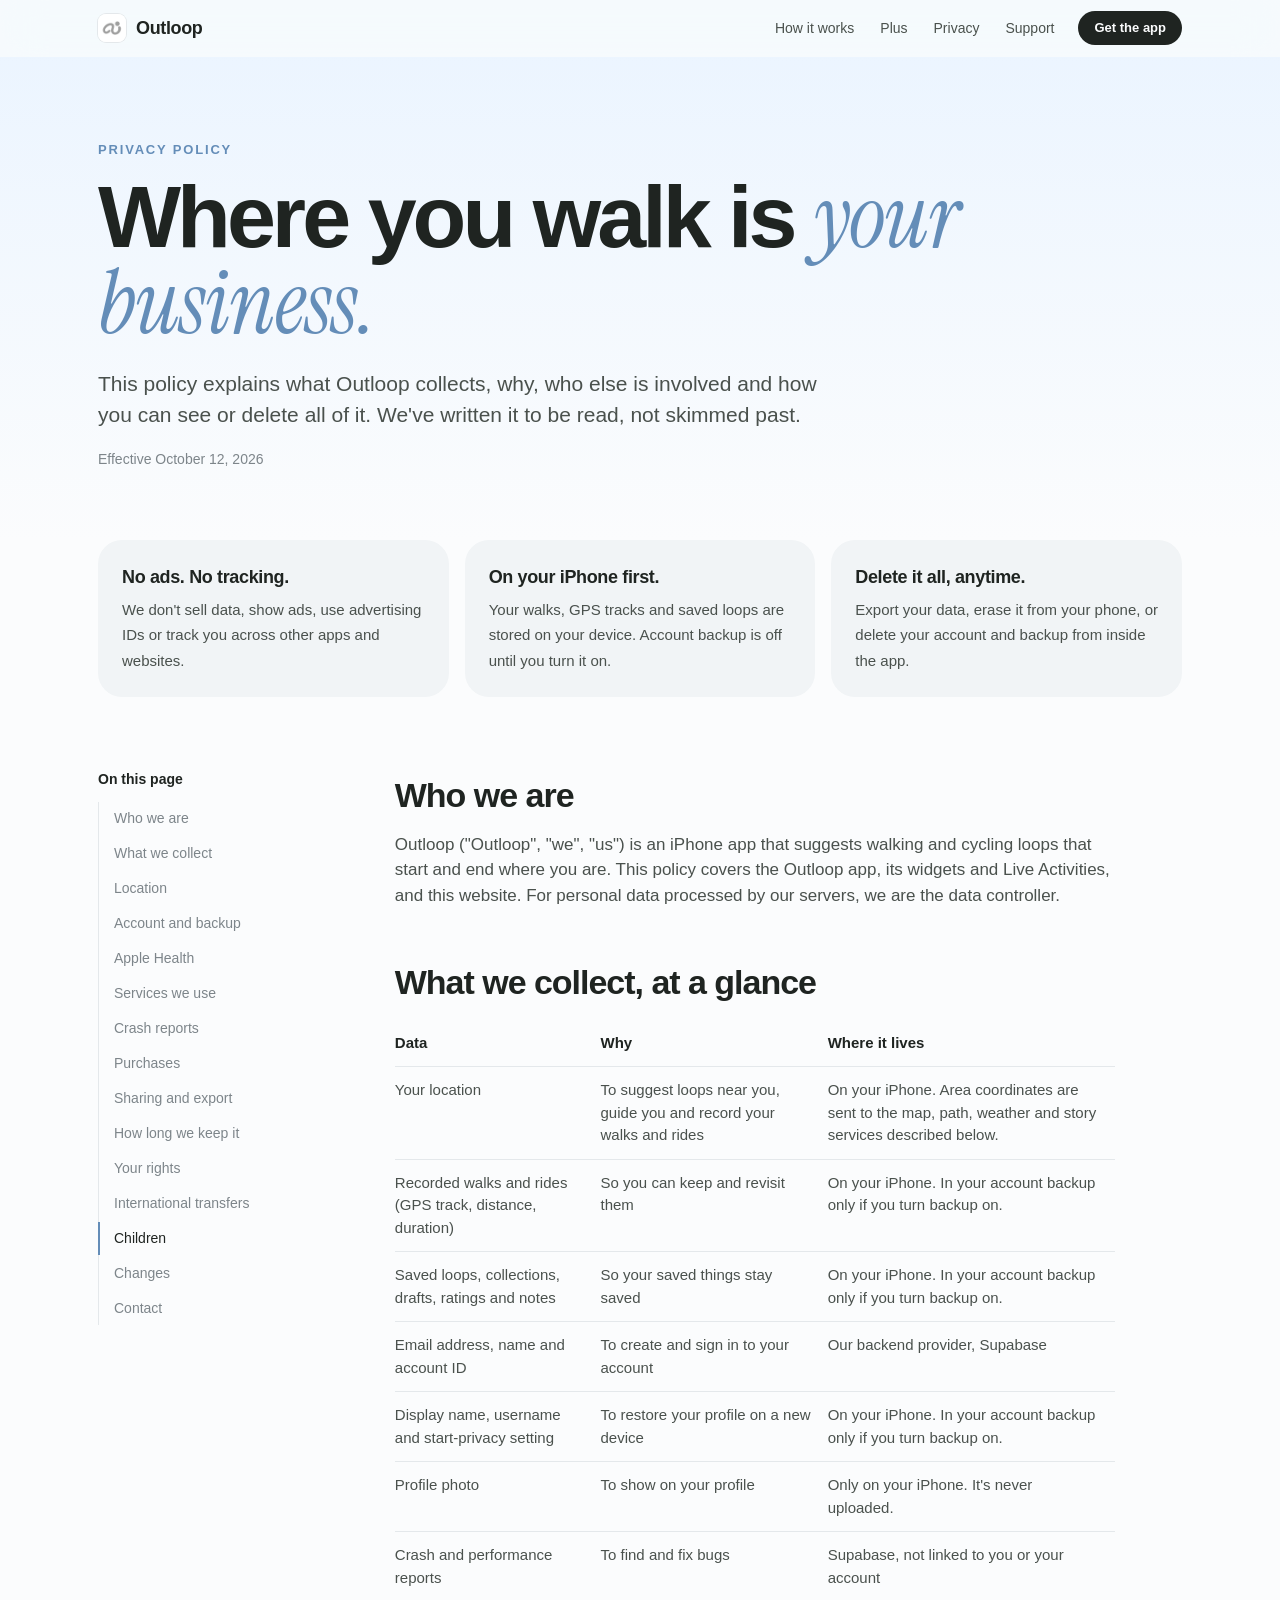
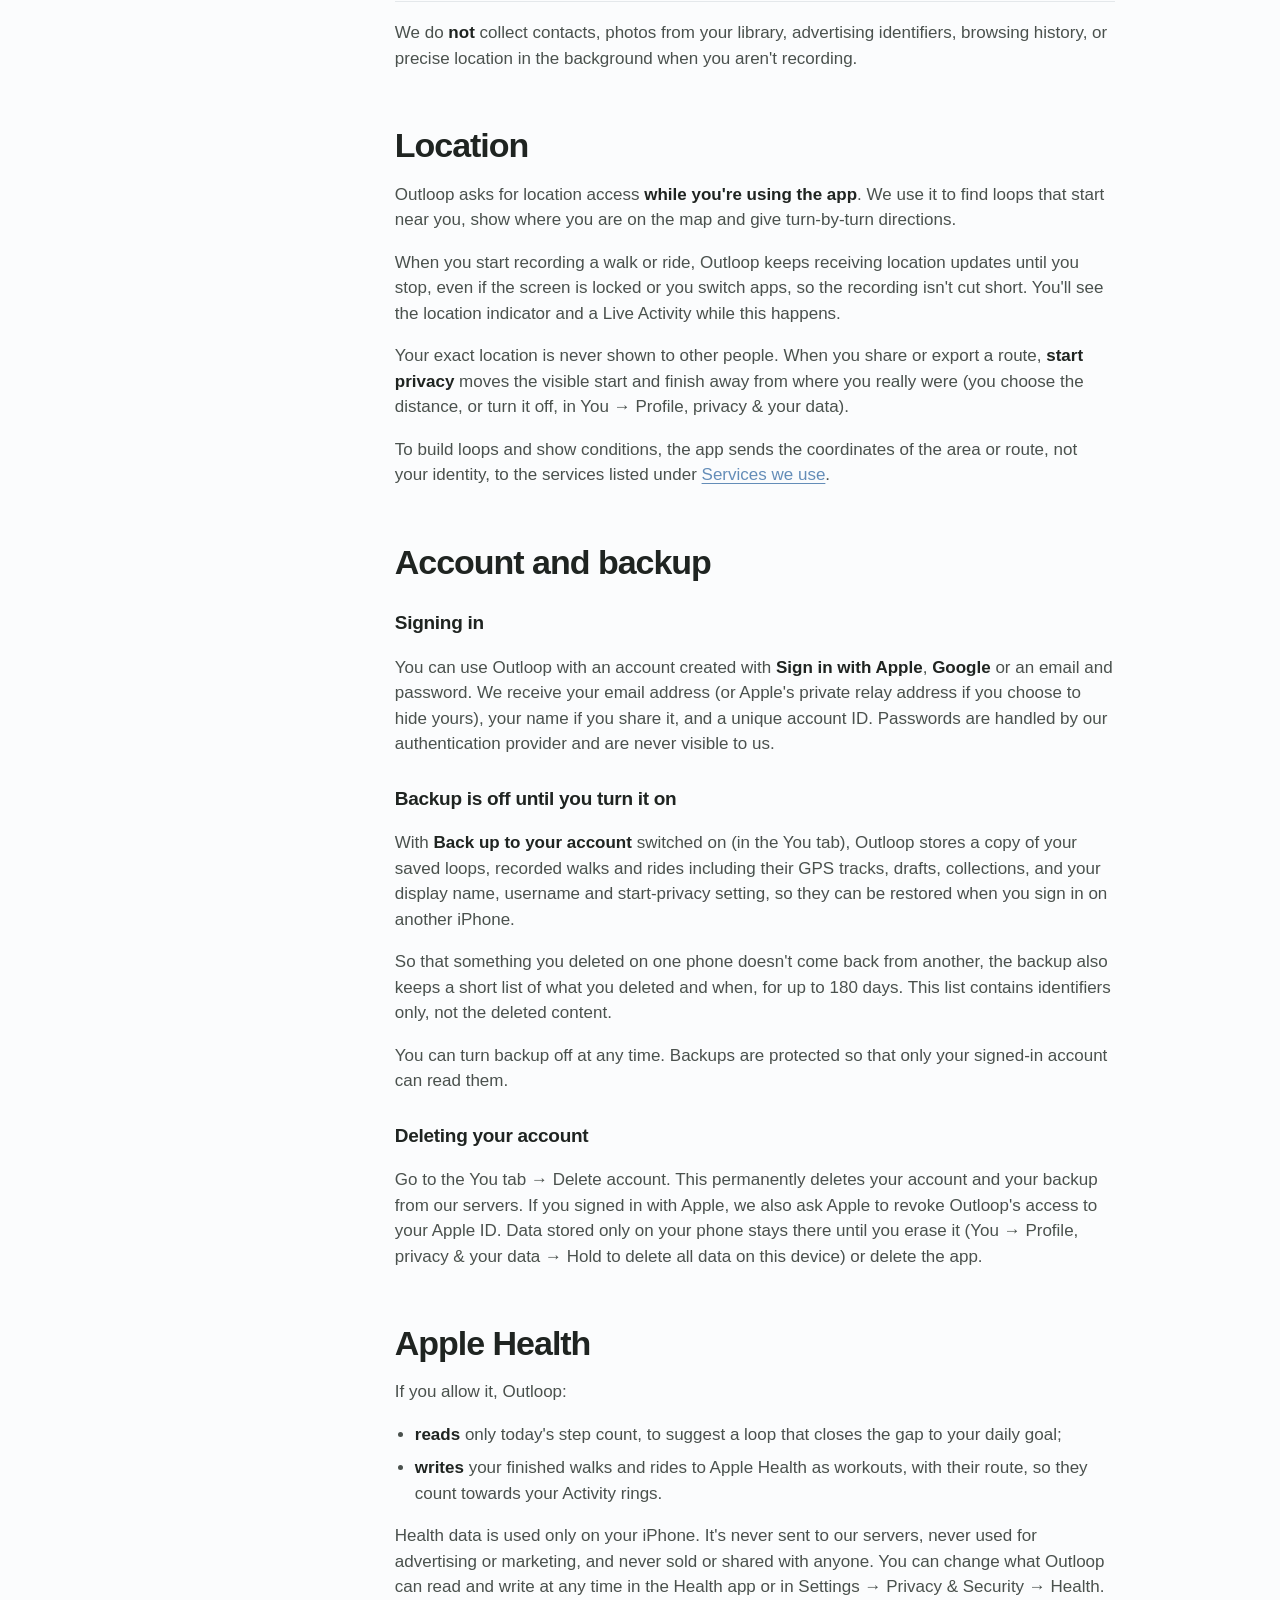
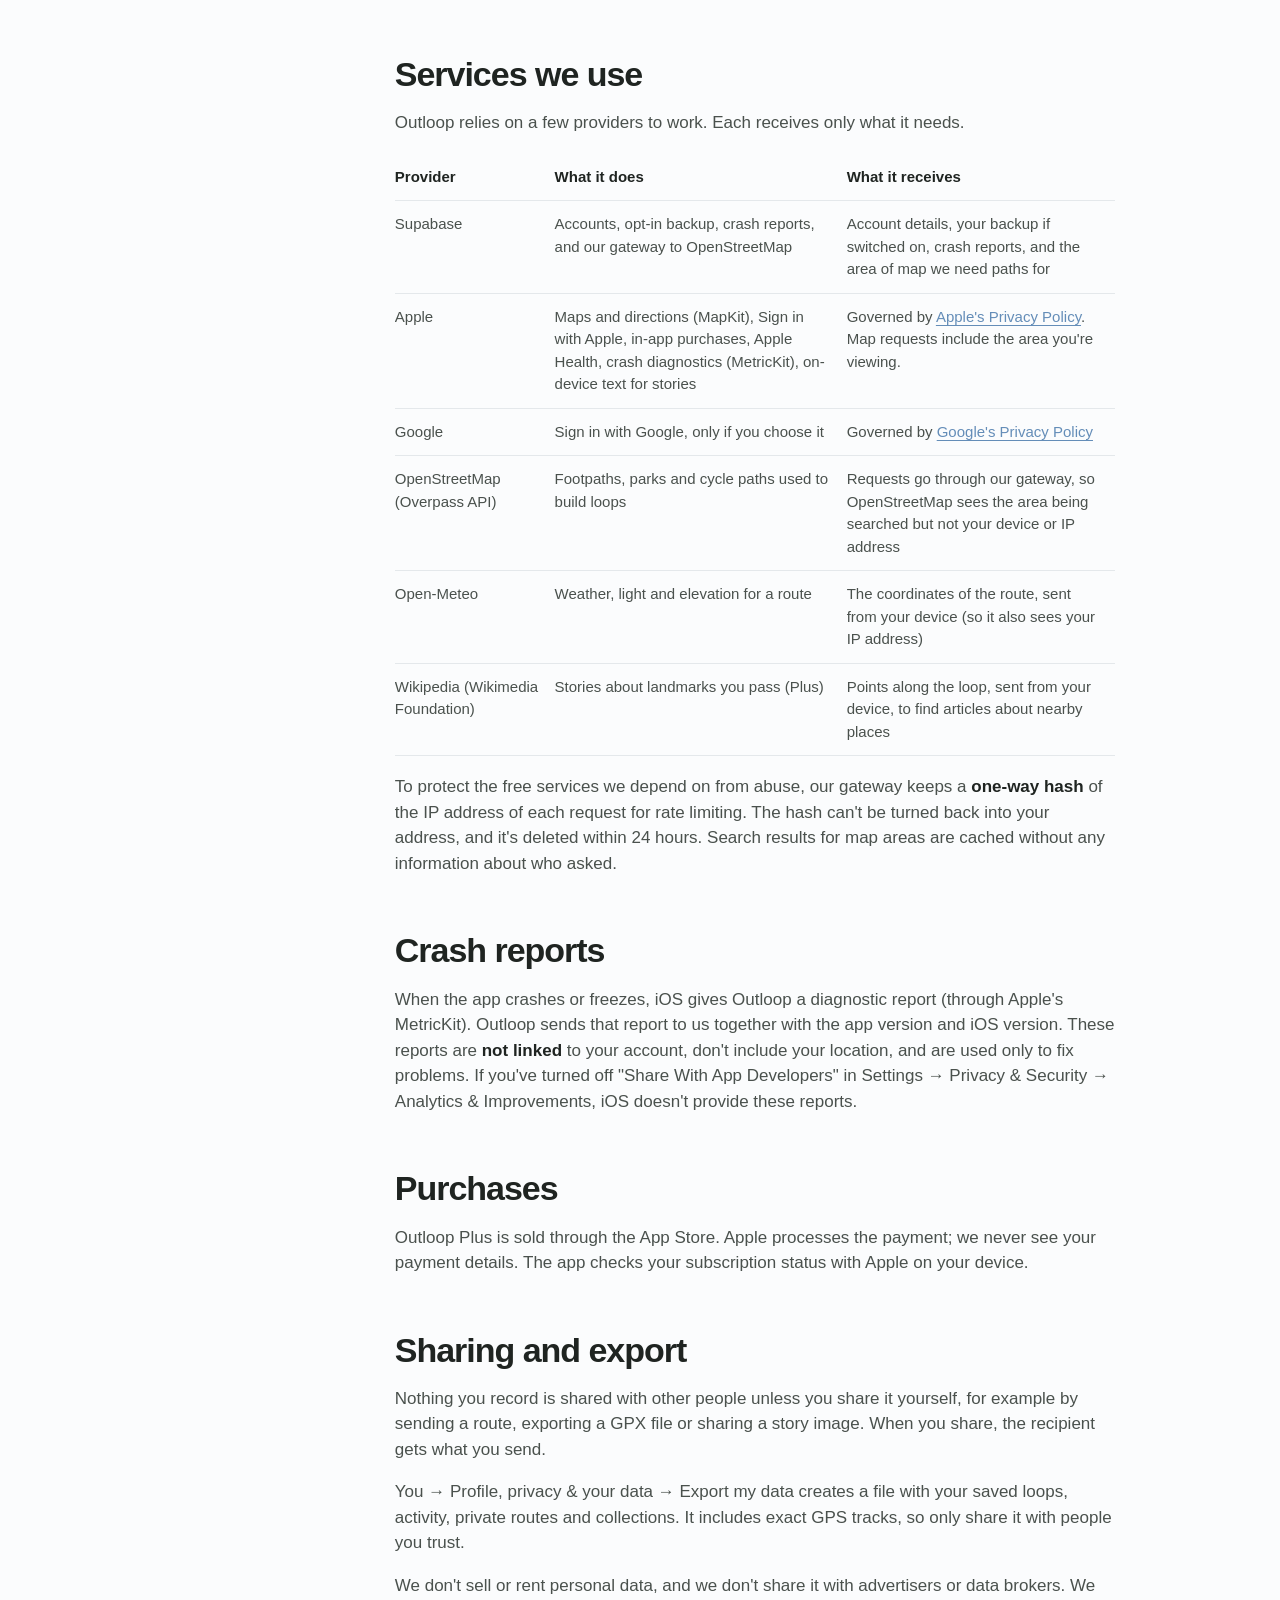
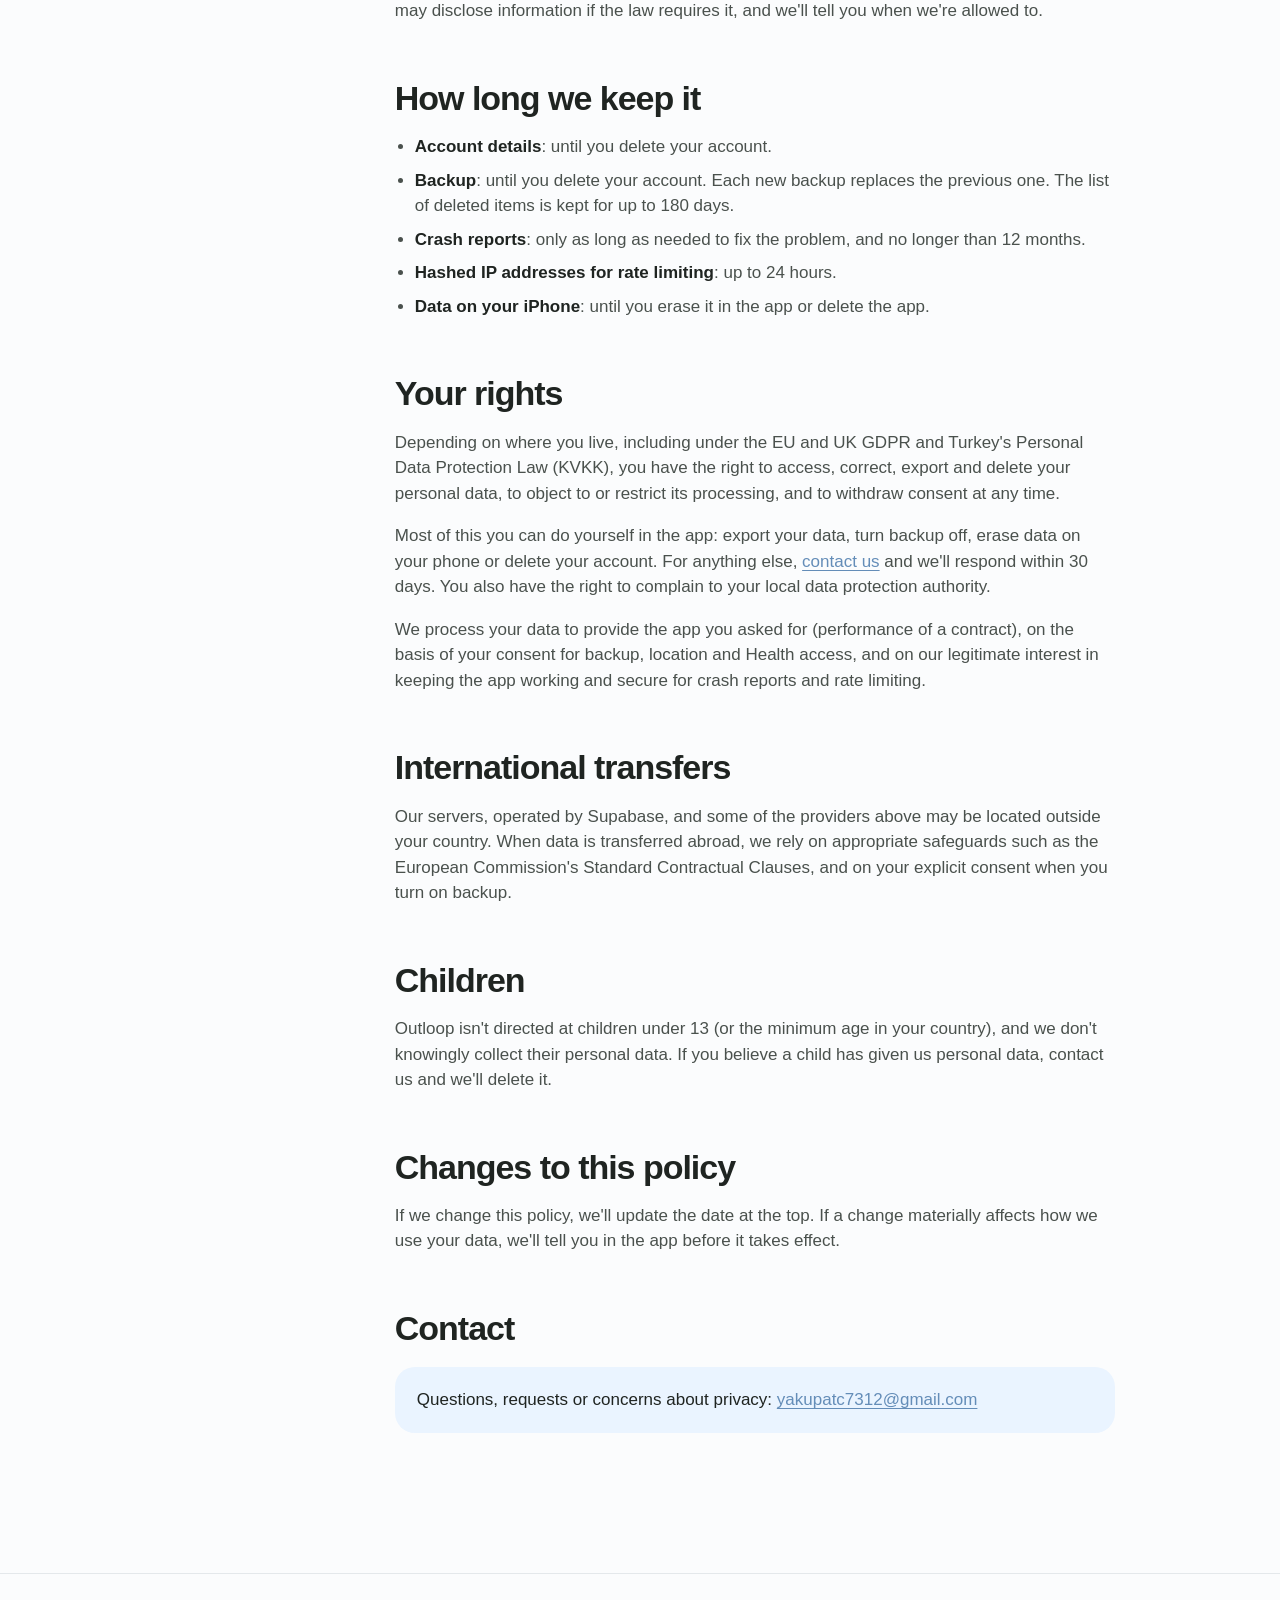
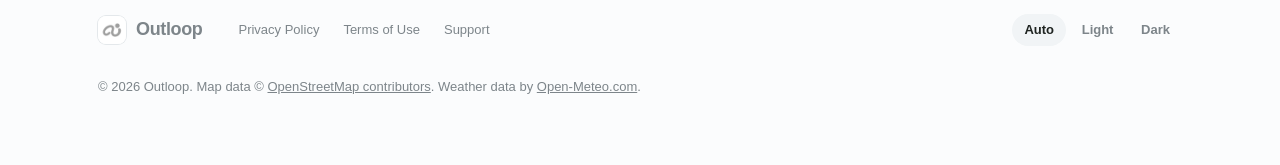
==== commit 2c5cc40f: "Use the real contact address Co-Authored-By: Claude Opus 5.5 <noreply@anthropic.com>" ====
--- a/privacy.html
+++ b/privacy.html
@@ -192,7 +192,7 @@
 
           <section id="contact">
             <h2>Contact</h2>
-            <div class="callout"><p>Questions, requests or concerns about privacy: <a href="mailto:contact@yourdomain.com">contact@yourdomain.com</a></p></div>
+            <div class="callout"><p>Questions, requests or concerns about privacy: <a href="mailto:yakupatc7312@gmail.com">yakupatc7312@gmail.com</a></p></div>
           </section>
         </article>
       </div>
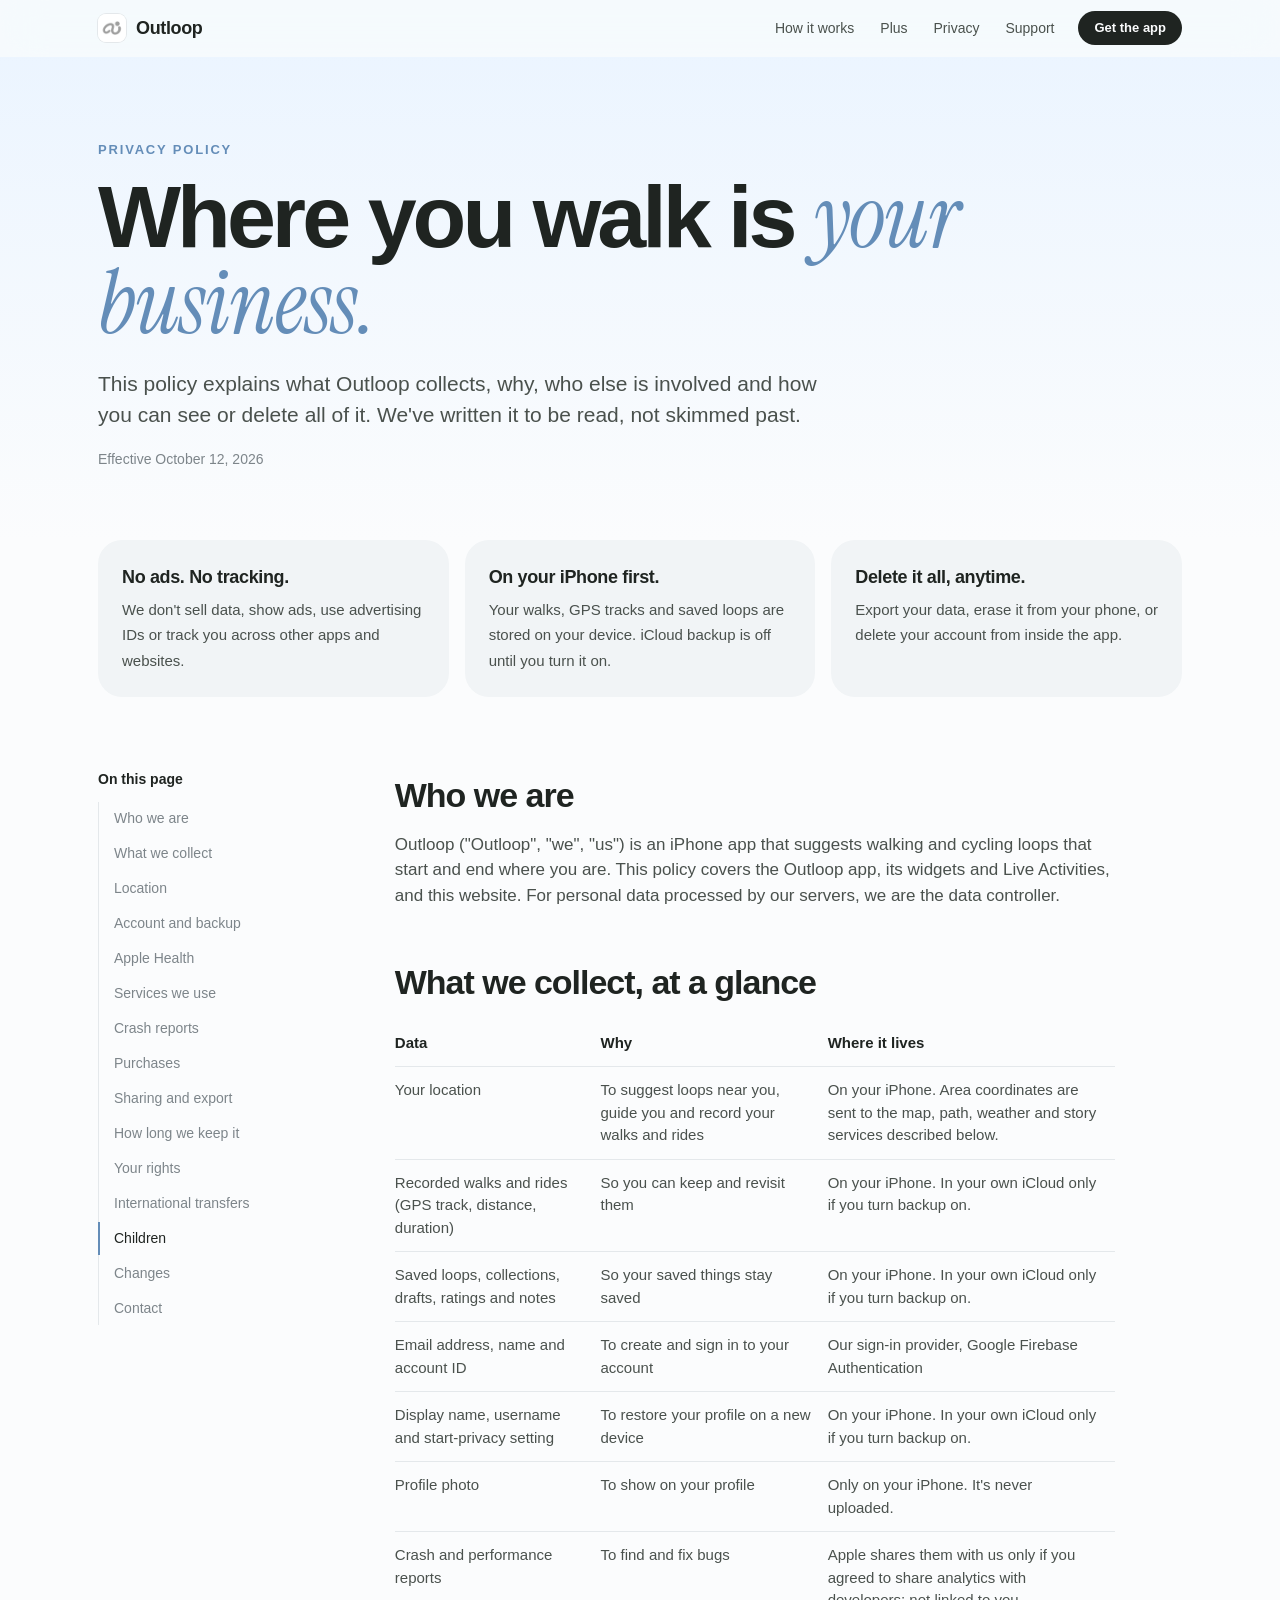
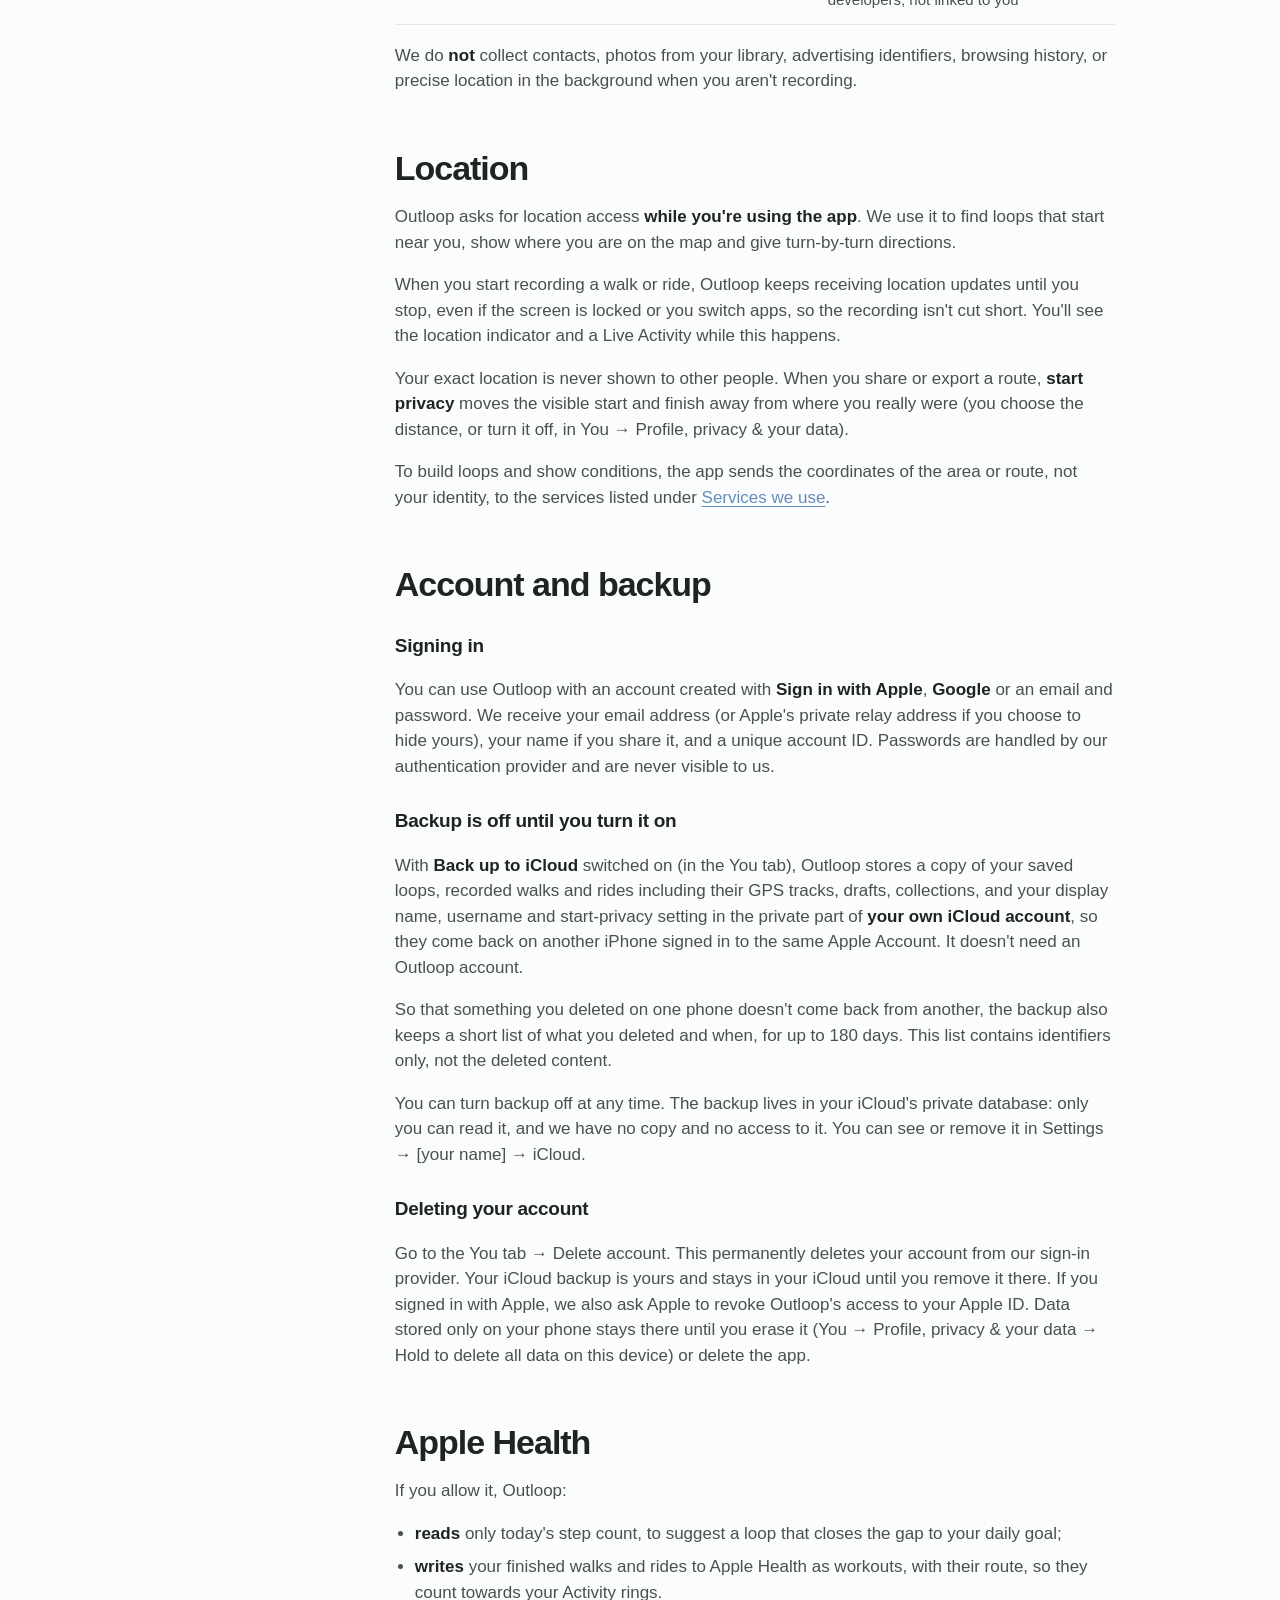
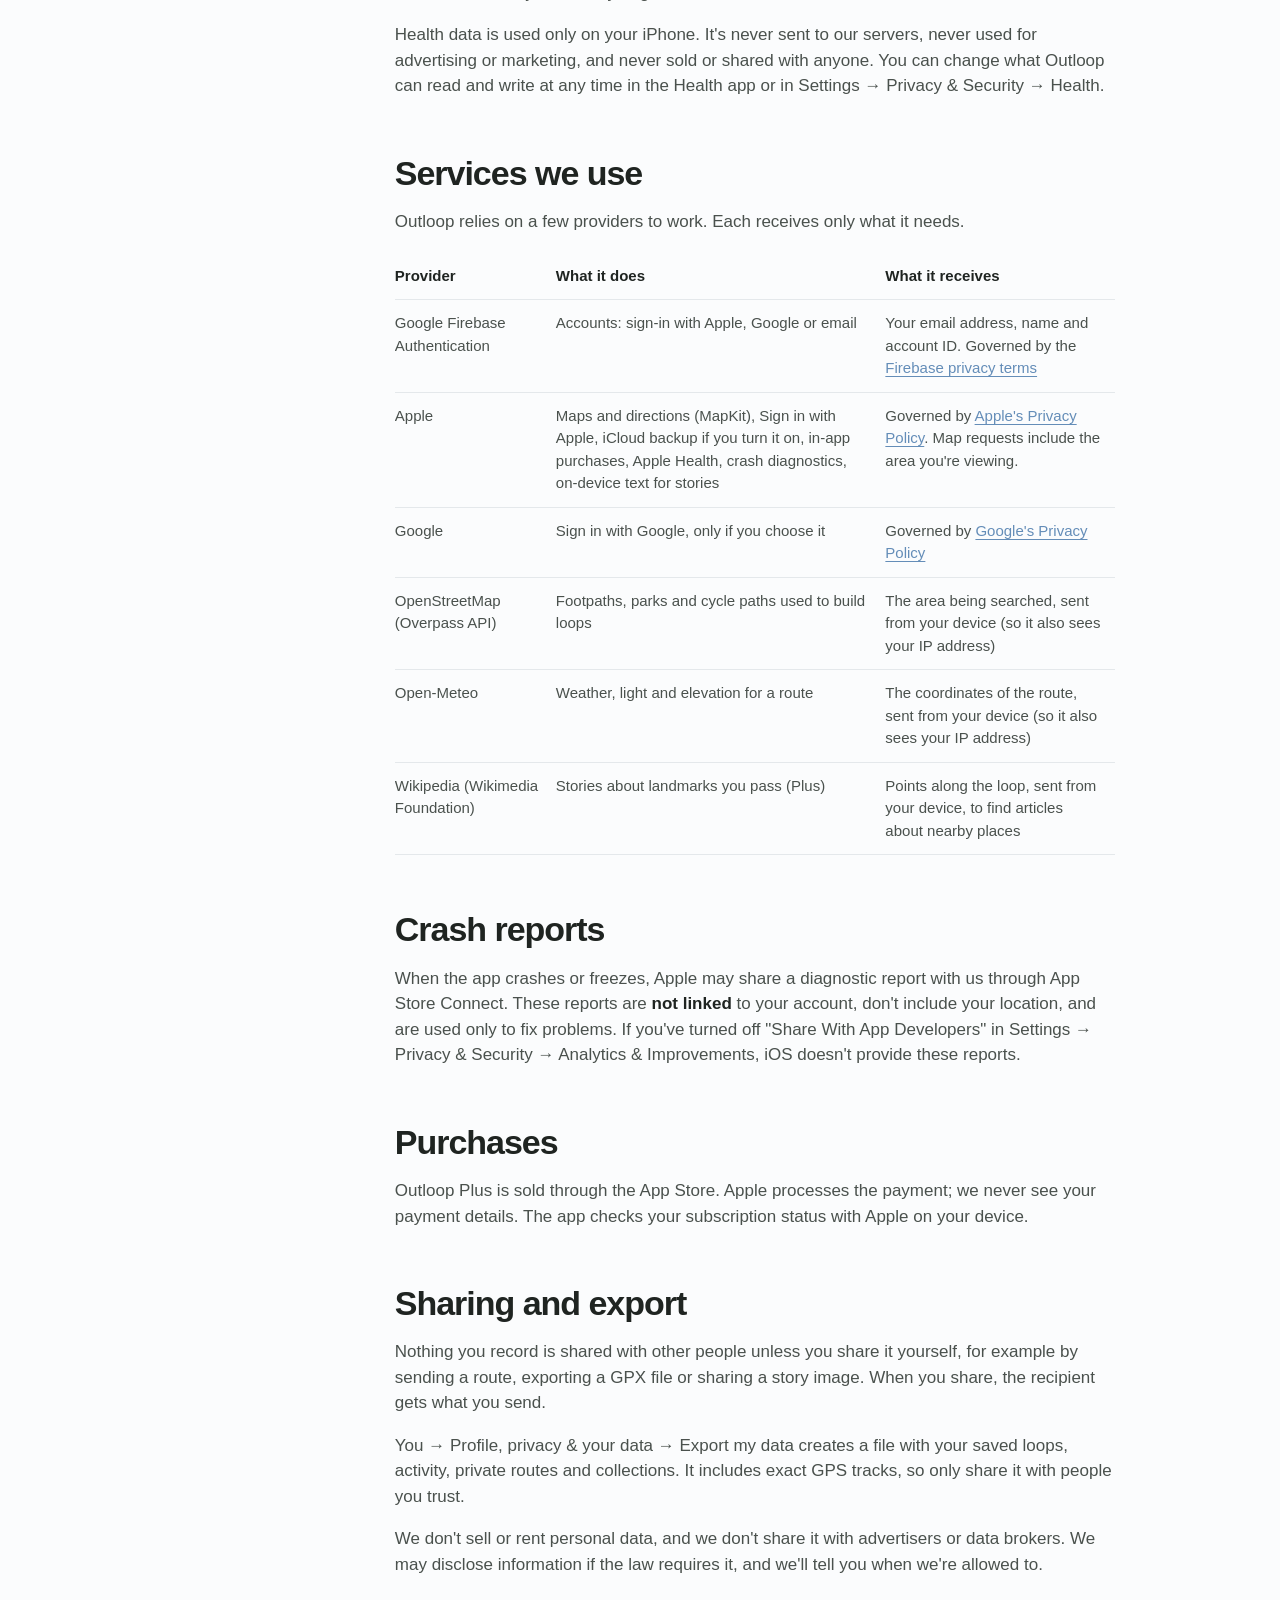
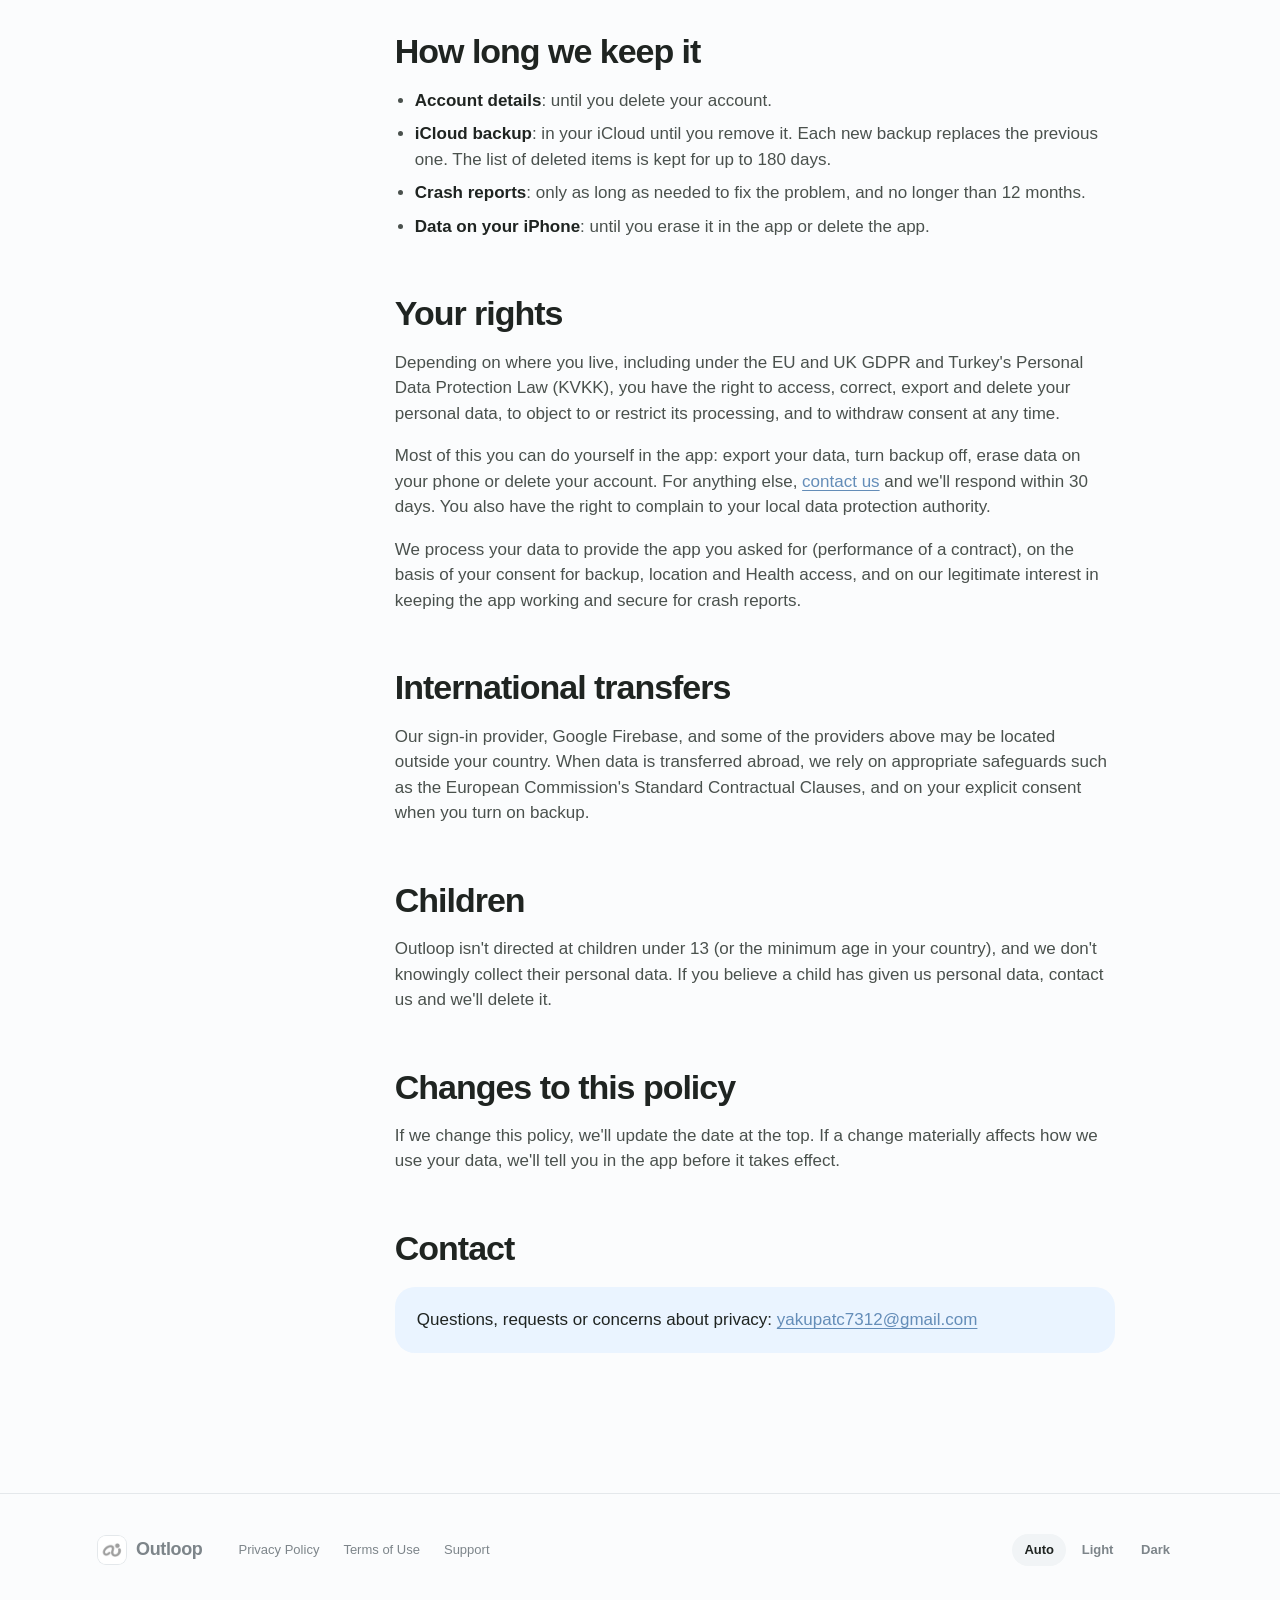
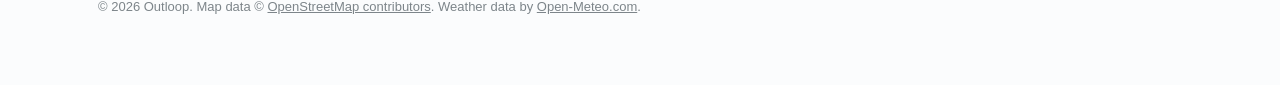
==== commit 1f0a62e9: "Describe Firebase sign-in and iCloud backup" ====
--- a/privacy.html
+++ b/privacy.html
@@ -44,8 +44,8 @@
     <div class="wrap">
       <div class="summary">
         <div><strong>No ads. No tracking.</strong><span>We don't sell data, show ads, use advertising IDs or track you across other apps and websites.</span></div>
-        <div><strong>On your iPhone first.</strong><span>Your walks, GPS tracks and saved loops are stored on your device. Account backup is off until you turn it on.</span></div>
-        <div><strong>Delete it all, anytime.</strong><span>Export your data, erase it from your phone, or delete your account and backup from inside the app.</span></div>
+        <div><strong>On your iPhone first.</strong><span>Your walks, GPS tracks and saved loops are stored on your device. iCloud backup is off until you turn it on.</span></div>
+        <div><strong>Delete it all, anytime.</strong><span>Export your data, erase it from your phone, or delete your account from inside the app.</span></div>
       </div>
 
       <div class="doc">
@@ -82,12 +82,12 @@
               <thead><tr><th>Data</th><th>Why</th><th>Where it lives</th></tr></thead>
               <tbody>
                 <tr><td>Your location</td><td>To suggest loops near you, guide you and record your walks and rides</td><td>On your iPhone. Area coordinates are sent to the map, path, weather and story services described below.</td></tr>
-                <tr><td>Recorded walks and rides (GPS track, distance, duration)</td><td>So you can keep and revisit them</td><td>On your iPhone. In your account backup only if you turn backup on.</td></tr>
-                <tr><td>Saved loops, collections, drafts, ratings and notes</td><td>So your saved things stay saved</td><td>On your iPhone. In your account backup only if you turn backup on.</td></tr>
-                <tr><td>Email address, name and account ID</td><td>To create and sign in to your account</td><td>Our backend provider, Supabase</td></tr>
-                <tr><td>Display name, username and start-privacy setting</td><td>To restore your profile on a new device</td><td>On your iPhone. In your account backup only if you turn backup on.</td></tr>
+                <tr><td>Recorded walks and rides (GPS track, distance, duration)</td><td>So you can keep and revisit them</td><td>On your iPhone. In your own iCloud only if you turn backup on.</td></tr>
+                <tr><td>Saved loops, collections, drafts, ratings and notes</td><td>So your saved things stay saved</td><td>On your iPhone. In your own iCloud only if you turn backup on.</td></tr>
+                <tr><td>Email address, name and account ID</td><td>To create and sign in to your account</td><td>Our sign-in provider, Google Firebase Authentication</td></tr>
+                <tr><td>Display name, username and start-privacy setting</td><td>To restore your profile on a new device</td><td>On your iPhone. In your own iCloud only if you turn backup on.</td></tr>
                 <tr><td>Profile photo</td><td>To show on your profile</td><td>Only on your iPhone. It's never uploaded.</td></tr>
-                <tr><td>Crash and performance reports</td><td>To find and fix bugs</td><td>Supabase, not linked to you or your account</td></tr>
+                <tr><td>Crash and performance reports</td><td>To find and fix bugs</td><td>Apple shares them with us only if you agreed to share analytics with developers; not linked to you</td></tr>
               </tbody>
             </table>
             <p>We do <strong>not</strong> collect contacts, photos from your library, advertising identifiers, browsing history, or precise location in the background when you aren't recording.</p>
@@ -106,11 +106,11 @@
             <h3>Signing in</h3>
             <p>You can use Outloop with an account created with <strong>Sign in with Apple</strong>, <strong>Google</strong> or an email and password. We receive your email address (or Apple's private relay address if you choose to hide yours), your name if you share it, and a unique account ID. Passwords are handled by our authentication provider and are never visible to us.</p>
             <h3>Backup is off until you turn it on</h3>
-            <p>With <strong>Back up to your account</strong> switched on (in the You tab), Outloop stores a copy of your saved loops, recorded walks and rides including their GPS tracks, drafts, collections, and your display name, username and start-privacy setting, so they can be restored when you sign in on another iPhone.</p>
+            <p>With <strong>Back up to iCloud</strong> switched on (in the You tab), Outloop stores a copy of your saved loops, recorded walks and rides including their GPS tracks, drafts, collections, and your display name, username and start-privacy setting in the private part of <strong>your own iCloud account</strong>, so they come back on another iPhone signed in to the same Apple Account. It doesn't need an Outloop account.</p>
             <p>So that something you deleted on one phone doesn't come back from another, the backup also keeps a short list of what you deleted and when, for up to 180 days. This list contains identifiers only, not the deleted content.</p>
-            <p>You can turn backup off at any time. Backups are protected so that only your signed-in account can read them.</p>
+            <p>You can turn backup off at any time. The backup lives in your iCloud's private database: only you can read it, and we have no copy and no access to it. You can see or remove it in Settings → [your name] → iCloud.</p>
             <h3>Deleting your account</h3>
-            <p>Go to the You tab → Delete account. This permanently deletes your account and your backup from our servers. If you signed in with Apple, we also ask Apple to revoke Outloop's access to your Apple ID. Data stored only on your phone stays there until you erase it (You → Profile, privacy &amp; your data → Hold to delete all data on this device) or delete the app.</p>
+            <p>Go to the You tab → Delete account. This permanently deletes your account from our sign-in provider. Your iCloud backup is yours and stays in your iCloud until you remove it there. If you signed in with Apple, we also ask Apple to revoke Outloop's access to your Apple ID. Data stored only on your phone stays there until you erase it (You → Profile, privacy &amp; your data → Hold to delete all data on this device) or delete the app.</p>
           </section>
 
           <section id="health">
@@ -129,20 +129,19 @@
             <table>
               <thead><tr><th>Provider</th><th>What it does</th><th>What it receives</th></tr></thead>
               <tbody>
-                <tr><td>Supabase</td><td>Accounts, opt-in backup, crash reports, and our gateway to OpenStreetMap</td><td>Account details, your backup if switched on, crash reports, and the area of map we need paths for</td></tr>
-                <tr><td>Apple</td><td>Maps and directions (MapKit), Sign in with Apple, in-app purchases, Apple Health, crash diagnostics (MetricKit), on-device text for stories</td><td>Governed by <a href="https://www.apple.com/legal/privacy/">Apple's Privacy Policy</a>. Map requests include the area you're viewing.</td></tr>
+                <tr><td>Google Firebase Authentication</td><td>Accounts: sign-in with Apple, Google or email</td><td>Your email address, name and account ID. Governed by the <a href="https://firebase.google.com/support/privacy">Firebase privacy terms</a></td></tr>
+                <tr><td>Apple</td><td>Maps and directions (MapKit), Sign in with Apple, iCloud backup if you turn it on, in-app purchases, Apple Health, crash diagnostics, on-device text for stories</td><td>Governed by <a href="https://www.apple.com/legal/privacy/">Apple's Privacy Policy</a>. Map requests include the area you're viewing.</td></tr>
                 <tr><td>Google</td><td>Sign in with Google, only if you choose it</td><td>Governed by <a href="https://policies.google.com/privacy">Google's Privacy Policy</a></td></tr>
-                <tr><td>OpenStreetMap (Overpass API)</td><td>Footpaths, parks and cycle paths used to build loops</td><td>Requests go through our gateway, so OpenStreetMap sees the area being searched but not your device or IP address</td></tr>
+                <tr><td>OpenStreetMap (Overpass API)</td><td>Footpaths, parks and cycle paths used to build loops</td><td>The area being searched, sent from your device (so it also sees your IP address)</td></tr>
                 <tr><td>Open-Meteo</td><td>Weather, light and elevation for a route</td><td>The coordinates of the route, sent from your device (so it also sees your IP address)</td></tr>
                 <tr><td>Wikipedia (Wikimedia Foundation)</td><td>Stories about landmarks you pass (Plus)</td><td>Points along the loop, sent from your device, to find articles about nearby places</td></tr>
               </tbody>
             </table>
-            <p>To protect the free services we depend on from abuse, our gateway keeps a <strong>one-way hash</strong> of the IP address of each request for rate limiting. The hash can't be turned back into your address, and it's deleted within 24 hours. Search results for map areas are cached without any information about who asked.</p>
           </section>
 
           <section id="diagnostics">
             <h2>Crash reports</h2>
-            <p>When the app crashes or freezes, iOS gives Outloop a diagnostic report (through Apple's MetricKit). Outloop sends that report to us together with the app version and iOS version. These reports are <strong>not linked</strong> to your account, don't include your location, and are used only to fix problems. If you've turned off "Share With App Developers" in Settings → Privacy &amp; Security → Analytics &amp; Improvements, iOS doesn't provide these reports.</p>
+            <p>When the app crashes or freezes, Apple may share a diagnostic report with us through App Store Connect. These reports are <strong>not linked</strong> to your account, don't include your location, and are used only to fix problems. If you've turned off "Share With App Developers" in Settings → Privacy &amp; Security → Analytics &amp; Improvements, iOS doesn't provide these reports.</p>
           </section>
 
           <section id="purchases">
@@ -161,9 +160,8 @@
             <h2>How long we keep it</h2>
             <ul>
               <li><strong>Account details</strong>: until you delete your account.</li>
-              <li><strong>Backup</strong>: until you delete your account. Each new backup replaces the previous one. The list of deleted items is kept for up to 180 days.</li>
+              <li><strong>iCloud backup</strong>: in your iCloud until you remove it. Each new backup replaces the previous one. The list of deleted items is kept for up to 180 days.</li>
               <li><strong>Crash reports</strong>: only as long as needed to fix the problem, and no longer than 12 months.</li>
-              <li><strong>Hashed IP addresses for rate limiting</strong>: up to 24 hours.</li>
               <li><strong>Data on your iPhone</strong>: until you erase it in the app or delete the app.</li>
             </ul>
           </section>
@@ -172,12 +170,12 @@
             <h2>Your rights</h2>
             <p>Depending on where you live, including under the EU and UK GDPR and Turkey's Personal Data Protection Law (KVKK), you have the right to access, correct, export and delete your personal data, to object to or restrict its processing, and to withdraw consent at any time.</p>
             <p>Most of this you can do yourself in the app: export your data, turn backup off, erase data on your phone or delete your account. For anything else, <a href="#contact">contact us</a> and we'll respond within 30 days. You also have the right to complain to your local data protection authority.</p>
-            <p>We process your data to provide the app you asked for (performance of a contract), on the basis of your consent for backup, location and Health access, and on our legitimate interest in keeping the app working and secure for crash reports and rate limiting.</p>
+            <p>We process your data to provide the app you asked for (performance of a contract), on the basis of your consent for backup, location and Health access, and on our legitimate interest in keeping the app working and secure for crash reports.</p>
           </section>
 
           <section id="transfers">
             <h2>International transfers</h2>
-            <p>Our servers, operated by Supabase, and some of the providers above may be located outside your country. When data is transferred abroad, we rely on appropriate safeguards such as the European Commission's Standard Contractual Clauses, and on your explicit consent when you turn on backup.</p>
+            <p>Our sign-in provider, Google Firebase, and some of the providers above may be located outside your country. When data is transferred abroad, we rely on appropriate safeguards such as the European Commission's Standard Contractual Clauses, and on your explicit consent when you turn on backup.</p>
           </section>
 
           <section id="children">
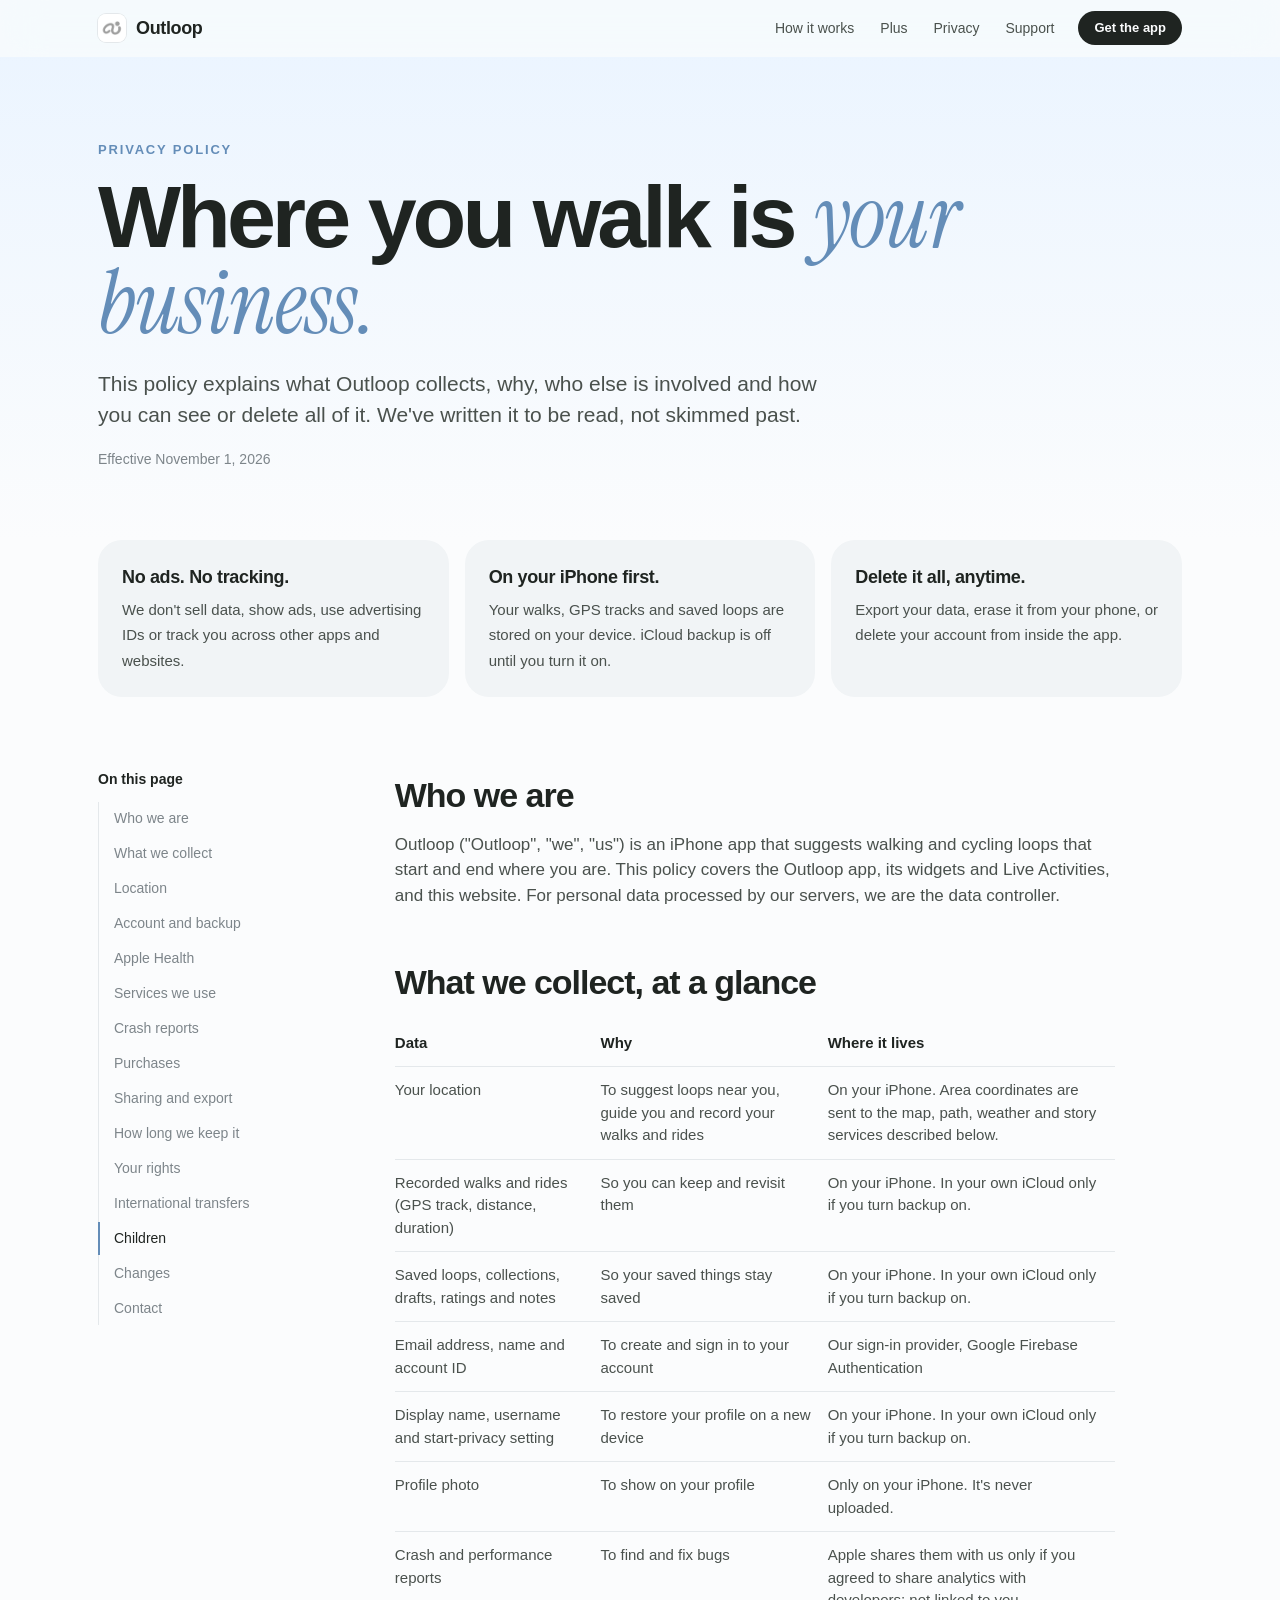
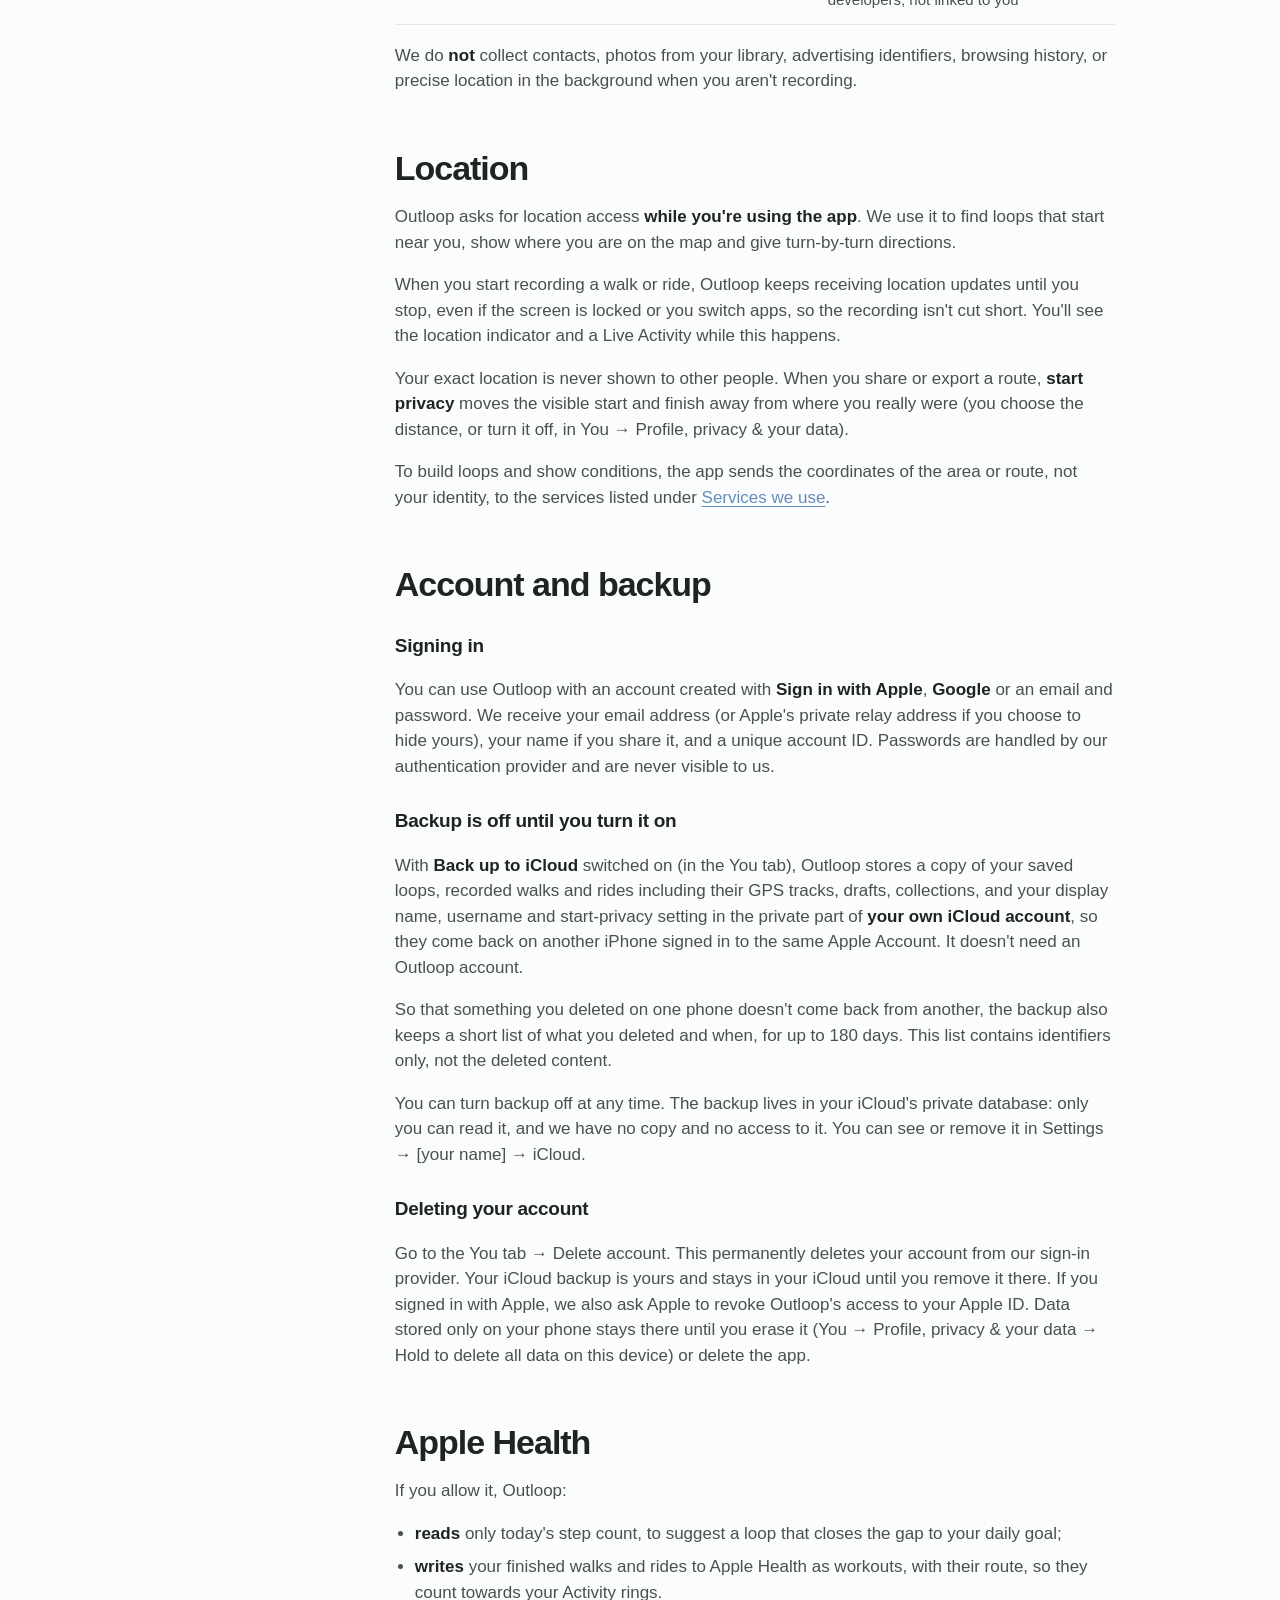
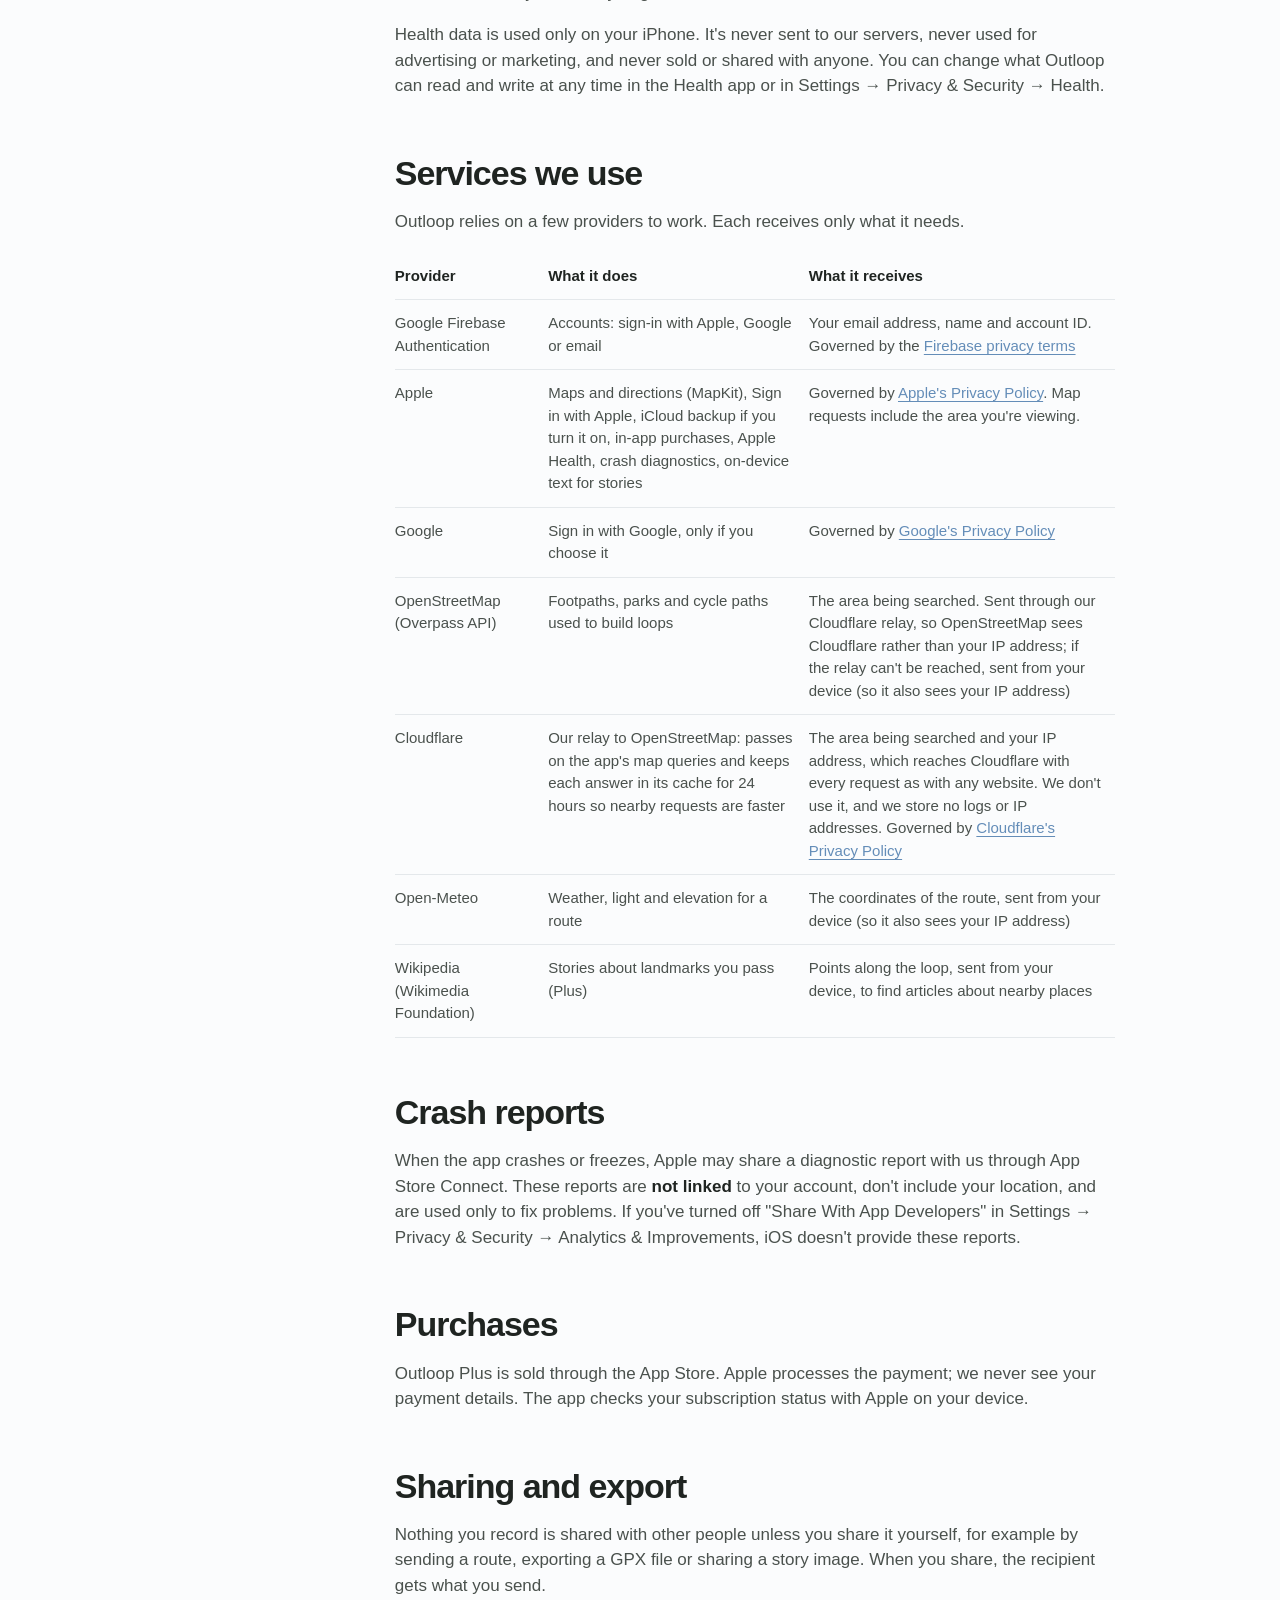
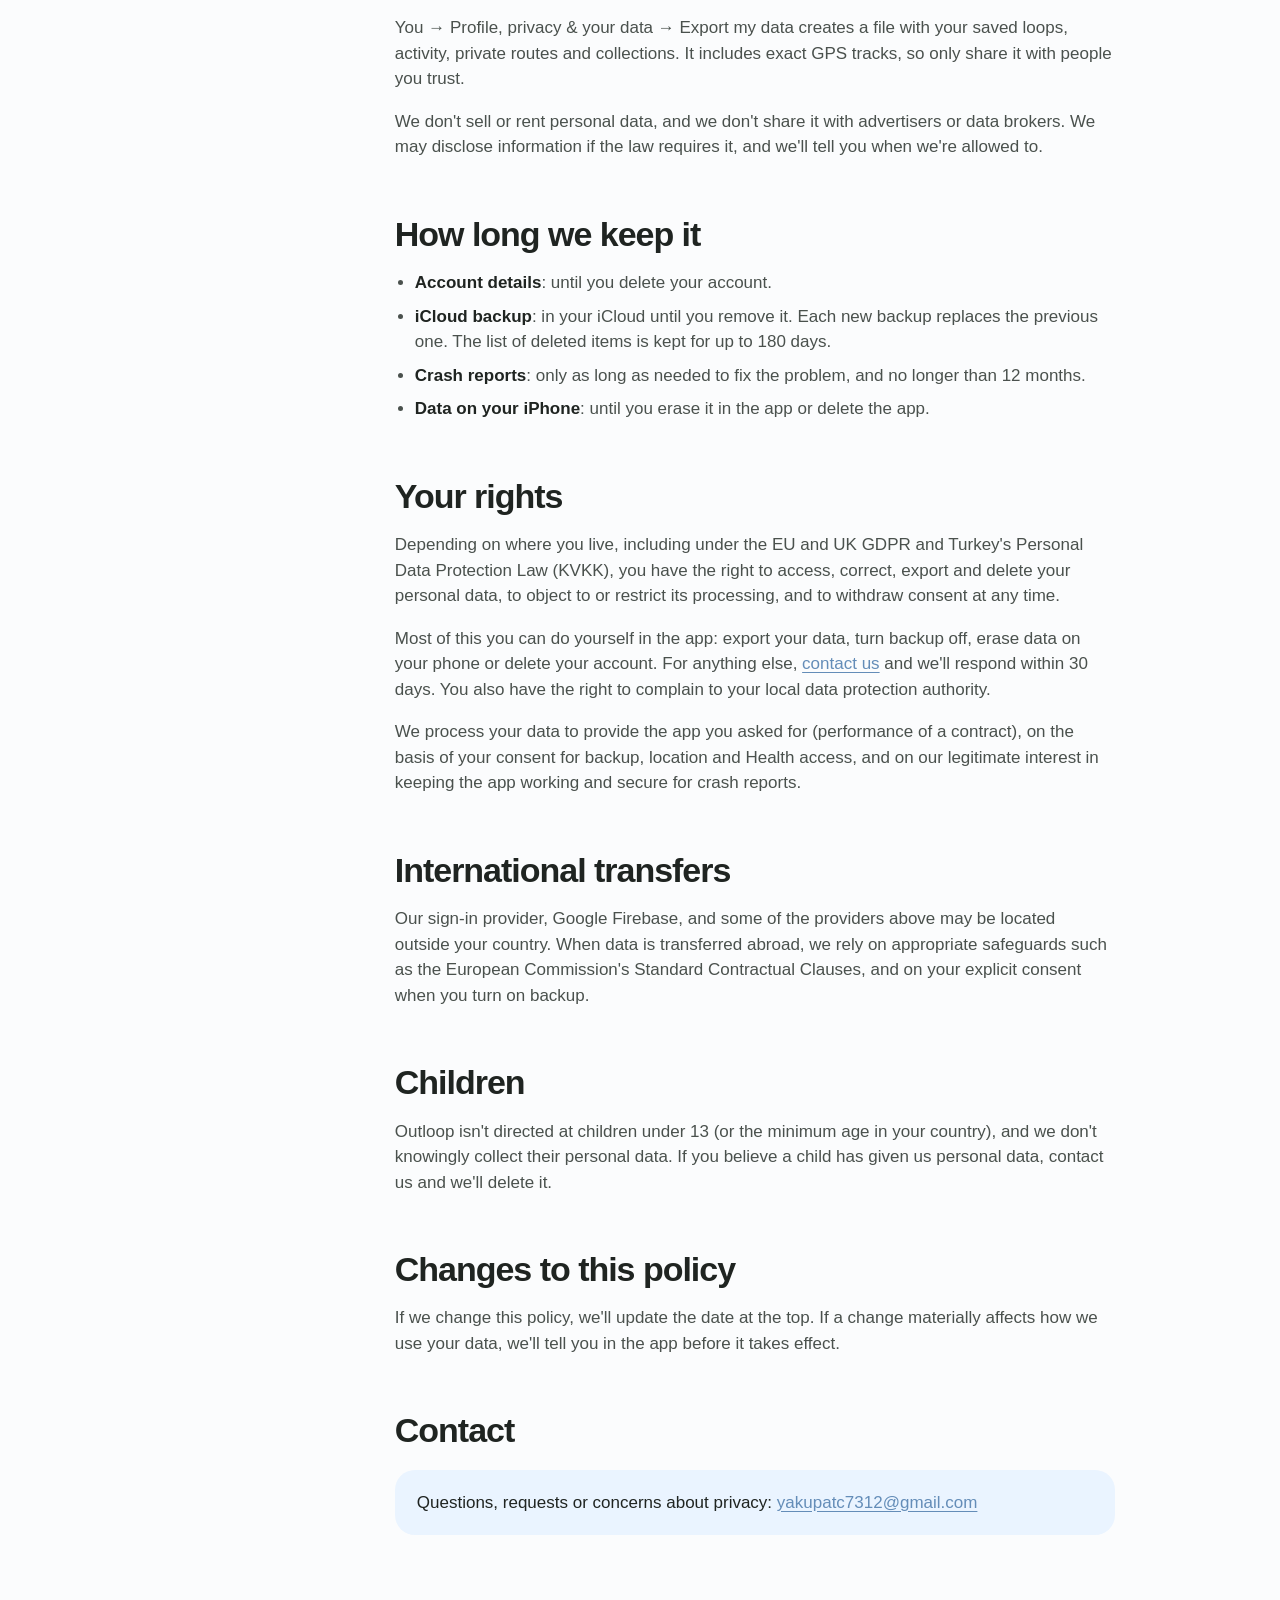
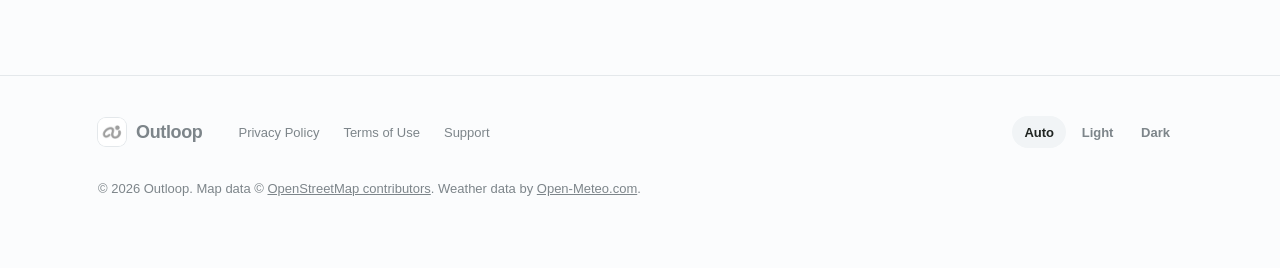
==== commit 63059a8d: "Describe the Cloudflare relay to OpenStreetMap" ====
--- a/privacy.html
+++ b/privacy.html
@@ -37,7 +37,7 @@
         <div class="eyebrow">Privacy Policy</div>
         <h1>Where you walk is <span class="serif">your business.</span></h1>
         <p class="lede">This policy explains what Outloop collects, why, who else is involved and how you can see or delete all of it. We've written it to be read, not skimmed past.</p>
-        <p class="meta">Effective October 12, 2026</p>
+        <p class="meta">Effective November 1, 2026</p>
       </div>
     </div>
 
@@ -132,7 +132,8 @@
                 <tr><td>Google Firebase Authentication</td><td>Accounts: sign-in with Apple, Google or email</td><td>Your email address, name and account ID. Governed by the <a href="https://firebase.google.com/support/privacy">Firebase privacy terms</a></td></tr>
                 <tr><td>Apple</td><td>Maps and directions (MapKit), Sign in with Apple, iCloud backup if you turn it on, in-app purchases, Apple Health, crash diagnostics, on-device text for stories</td><td>Governed by <a href="https://www.apple.com/legal/privacy/">Apple's Privacy Policy</a>. Map requests include the area you're viewing.</td></tr>
                 <tr><td>Google</td><td>Sign in with Google, only if you choose it</td><td>Governed by <a href="https://policies.google.com/privacy">Google's Privacy Policy</a></td></tr>
-                <tr><td>OpenStreetMap (Overpass API)</td><td>Footpaths, parks and cycle paths used to build loops</td><td>The area being searched, sent from your device (so it also sees your IP address)</td></tr>
+                <tr><td>OpenStreetMap (Overpass API)</td><td>Footpaths, parks and cycle paths used to build loops</td><td>The area being searched. Sent through our Cloudflare relay, so OpenStreetMap sees Cloudflare rather than your IP address; if the relay can't be reached, sent from your device (so it also sees your IP address)</td></tr>
+                <tr><td>Cloudflare</td><td>Our relay to OpenStreetMap: passes on the app's map queries and keeps each answer in its cache for 24 hours so nearby requests are faster</td><td>The area being searched and your IP address, which reaches Cloudflare with every request as with any website. We don't use it, and we store no logs or IP addresses. Governed by <a href="https://www.cloudflare.com/privacypolicy/">Cloudflare's Privacy Policy</a></td></tr>
                 <tr><td>Open-Meteo</td><td>Weather, light and elevation for a route</td><td>The coordinates of the route, sent from your device (so it also sees your IP address)</td></tr>
                 <tr><td>Wikipedia (Wikimedia Foundation)</td><td>Stories about landmarks you pass (Plus)</td><td>Points along the loop, sent from your device, to find articles about nearby places</td></tr>
               </tbody>
